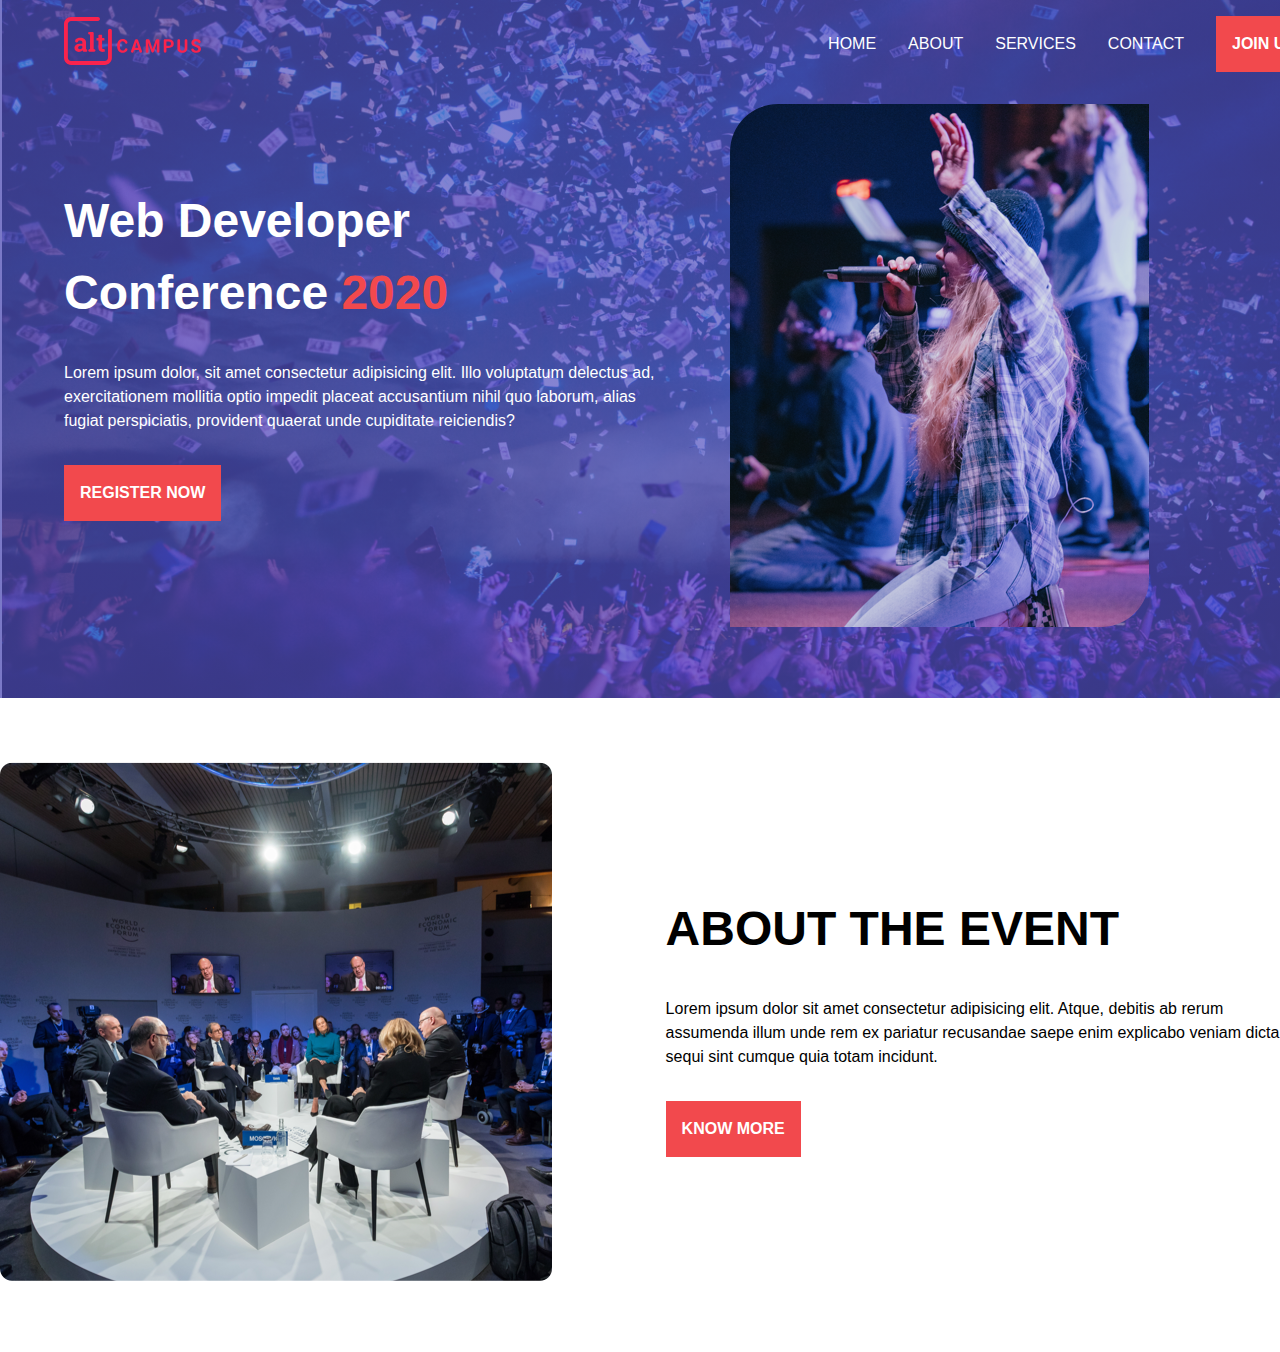
==== block-BHaacn/index.html @ 1834c00d "Auto merge by bot" ====
<!-- - Create a responsive layout according to the design shown below.

#### Large Screen view(Above 768px)

![Responsive Layout Assignment](https://raw.githubusercontent.com/suraj122/AC-STYLE-images/master/rwd/ex-2.png)

#### Small Screen view(Below 768px)

1. Figure what would be the best possible way to display the layout on small screens.

2. Create hmaburger icon to toggle menu on mobile view.

- Using CSS resets is necessary.
- Use semantic tags and keep the nesting and indentation proper.
- Pay attention to the codes, your code quality matters a lot.
- Try to implement the layout as exactly as it has been provided in the design.
- Pay attention to minor things like spacing, alignment, size, etc.
- Use "Nunito" font-family for the assignment.
- Figure out the best possible way to display the layout on small screens.
- Create hmaburger icon to toggle menu on small screen view.
- Once you are done with the assignment connect with the mentor and get the code reviewed. -->
<!DOCTYPE html>
<html lang="en">
<head>
    <meta charset="UTF-8">
    <meta http-equiv="X-UA-Compatible" content="IE=edge">
    <meta name="viewport" content="width=device-width, initial-scale=1.0">
    <title>responsive-assignment-2</title>
    <link rel="stylesheet" href="assets/stylesheet/style.css">
</head>
<body>
    <main>
        <section class="hero container padding">
            <header class="flex container nav-var">
                <div>
                    <img src="assets/media/logo.svg" alt="logo">
                </div>
                <nav>
                    <ul class="flex nav-item">
                        <li>
                            <a href="#">HOME</a>
                        </li>
                        <li>
                            <a href="#">ABOUT</a>
                        </li>
                        <li>
                            <a href="#">SERVICES</a>
                        </li>
                        <li>
                            <a href="#">CONTACT</a>
                        </li>
                        <li>
                            <a class="btn btn-primary" href="#">Join Us</a>
                        </li>
                    </ul>
                </nav>
                </header>
            <div class="flex">
                <div class="flex-48 hero-item">
                    <h1>
                        Web Developer <br>
                        Conference <strong>2020</strong>
                    </h1>
                    <p>
                        Lorem ipsum dolor, sit amet consectetur adipisicing elit.
                        Illo voluptatum delectus ad, exercitationem mollitia optio
                        impedit placeat accusantium nihil quo laborum, alias fugiat
                        perspiciatis, provident quaerat unde cupiditate reiciendis?
                    </p>
                    <a class="btn btn-primary" href="#">Register Now</a>
                </div>
                <div class="flex-48 hero-img">
                    <img src="assets/media/hero.png" alt="hero.png">
                </div>
            </div>
        </section>
        <section>
            <div class="container padding flex about">
                <div class="flex-48">
                    <img src="assets/media/about.png" alt="about.png">
                </div>
                <div class="flex-48">
                    <h2>
                        ABOUT THE EVENT
                    </h2>
                    <p>
                        Lorem ipsum dolor sit amet consectetur adipisicing elit.
                        Atque, debitis ab rerum assumenda illum unde rem ex pariatur
                        recusandae saepe enim explicabo veniam dicta sequi sint cumque 
                        quia totam incidunt.
                    </p>
                    <a class="btn btn-primary" href="#">Know More</a>
                </div>
            </div>
        </section>
    </main>
</body>
</html>
---- block-BHaacn/assets/stylesheet/style.css ----
/* http://meyerweb.com/eric/tools/css/reset/ 
   v2.0 | 20110126
   License: none (public domain)
*/

html, body, div, span, applet, object, iframe,
h1, h2, h3, h4, h5, h6, p, blockquote, pre,
a, abbr, acronym, address, big, cite, code,
del, dfn, em, img, ins, kbd, q, s, samp,
small, strike, strong, sub, sup, tt, var,
b, u, i, center,
dl, dt, dd, ol, ul, li,
fieldset, form, label, legend,
table, caption, tbody, tfoot, thead, tr, th, td,
article, aside, canvas, details, embed, 
figure, figcaption, footer, header, hgroup, 
menu, nav, output, ruby, section, summary,
time, mark, audio, video {
	margin: 0;
	padding: 0;
	border: 0;
	font-size: 100%;
	font: inherit;
	vertical-align: baseline;
}
/* HTML5 display-role reset for older browsers */
article, aside, details, figcaption, figure, 
footer, header, hgroup, menu, nav, section {
	display: block;
}
body {
	line-height: 1;
}
ol, ul {
	list-style: none;
}
blockquote, q {
	quotes: none;
}
blockquote:before, blockquote:after,
q:before, q:after {
	content: '';
	content: none;
}
table {
	border-collapse: collapse;
	border-spacing: 0;
}
/* ROOT */
:root {
    --primary: rgba(242,73,77);
    --secondary:rgb(198,105,149);
    --textDark:rgb(33,37,41);
    --textLight:rgb(105,108,108);
}
/* PAGE STYLE */
*
*::before,
*::after {
    box-sizing:border-box;
}
a {
    text-decoration: none;
}
body {
	font-family:"open sans", sans-serif;
    line-height: 1.5;
    font-size: 16px;
}
.container {
    max-width: 1380px;
    margin: 0 auto;
    width: 100%;
}
.flex {
    display: flex;
    justify-content: space-between;
    align-items: center;
}
.flex-20 {
    flex: 0 1 20%
}
.flex-30 {
    flex: 0 1 30%;
}
.flex-48 {
    flex: 0 1 48%;
}
.flex-50 {
    flex: 0 1 50%;
}
.grow {
    flex: 1 1 auto;
}
.column {
    flex-direction: column;
}
.padding {
    padding: 1rem 4rem;
}
.btn {
    display: inline-block;
    padding: 16px;
    text-transform: uppercase;
    font-weight: 600;
    letter-spacing: 0.8;
}
.btn-primary {
    background-color: var(--primary);
    color: #fff;
}
.btn-secondry {
    background-color: #fff;
    color: var(--primary);
}
.btn:hover {
    box-shadow: 0 4px 8px rgba(0,0,0,0.4);
}
.center {
   display: flex;
   justify-content: center;
   align-items: center; 
}
.justify-start {
    justify-content: flex-start;
}
.justify-end {
    justify-content:flex-end;
}
.align-start {
    align-items: flex-start;
}
.margin-top {
    margin-top: 48px;
}
.text-center {
    text-align: center;
}
.font-0 {
    font-size: 0;
}
.item-stretch {
    align-items: stretch;
}
.width-full {
    width: 100%;
}
.nav-var {
    position: relative;
}
.nav-item a{
    margin-right: 2rem;
    color: #fff;
}
.hero {
    background: linear-gradient(rgba(82,80,192,0.7),rgba(82,80,192,0.7)),
    url(../media/banner.png)no-repeat;
    height: 74vh;
    background-size: cover;
}
.hero-img {
    width: 100%;
    padding-top: 2rem ;
}
.hero-item h1 {
    font-size: 3rem;
    font-weight: 700;
    color: #fff;
}
.hero-item p {
    color: #fff;
    padding: 2rem 0;

}
.hero strong {
    color: var(--primary);
}
.about {
    padding: 4rem 0;
}
.about h2 {
    font-size: 3rem;
    font-weight: 700;
}
.about p{
    padding: 2rem 0;
}
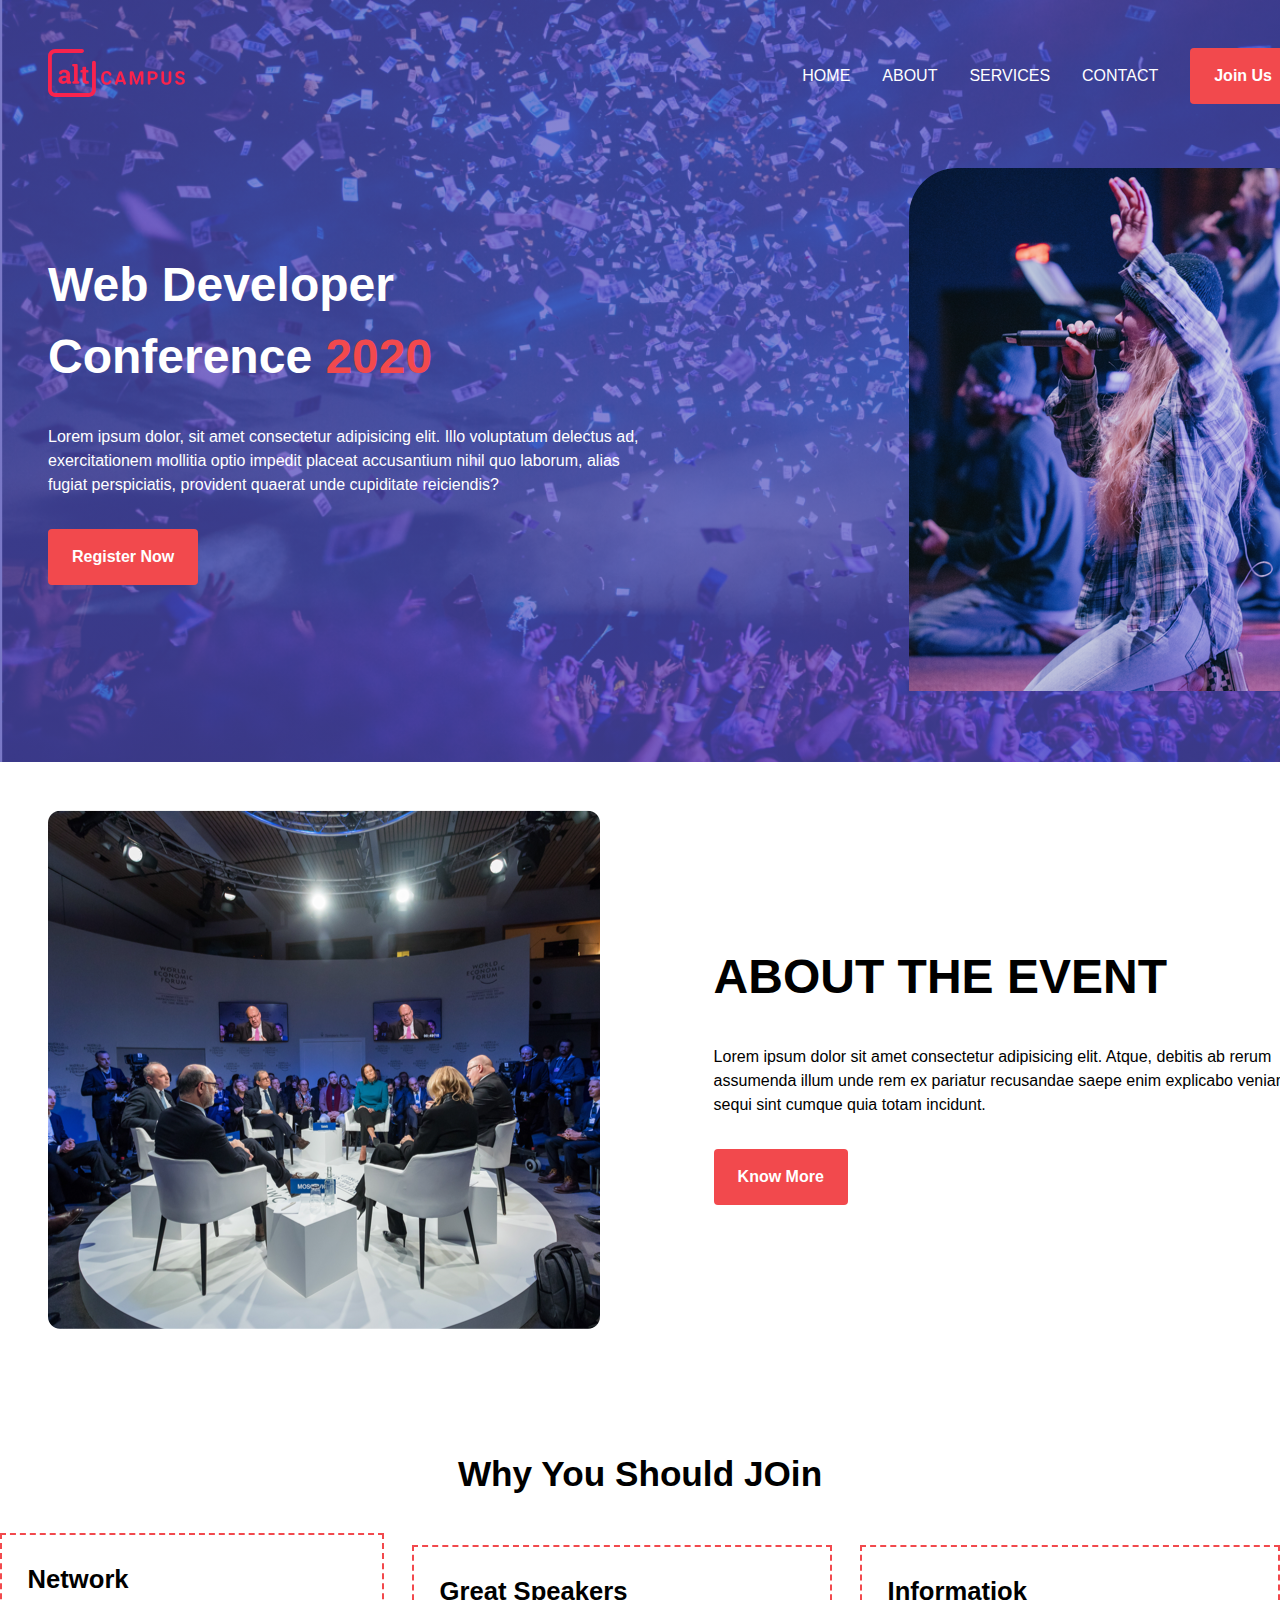
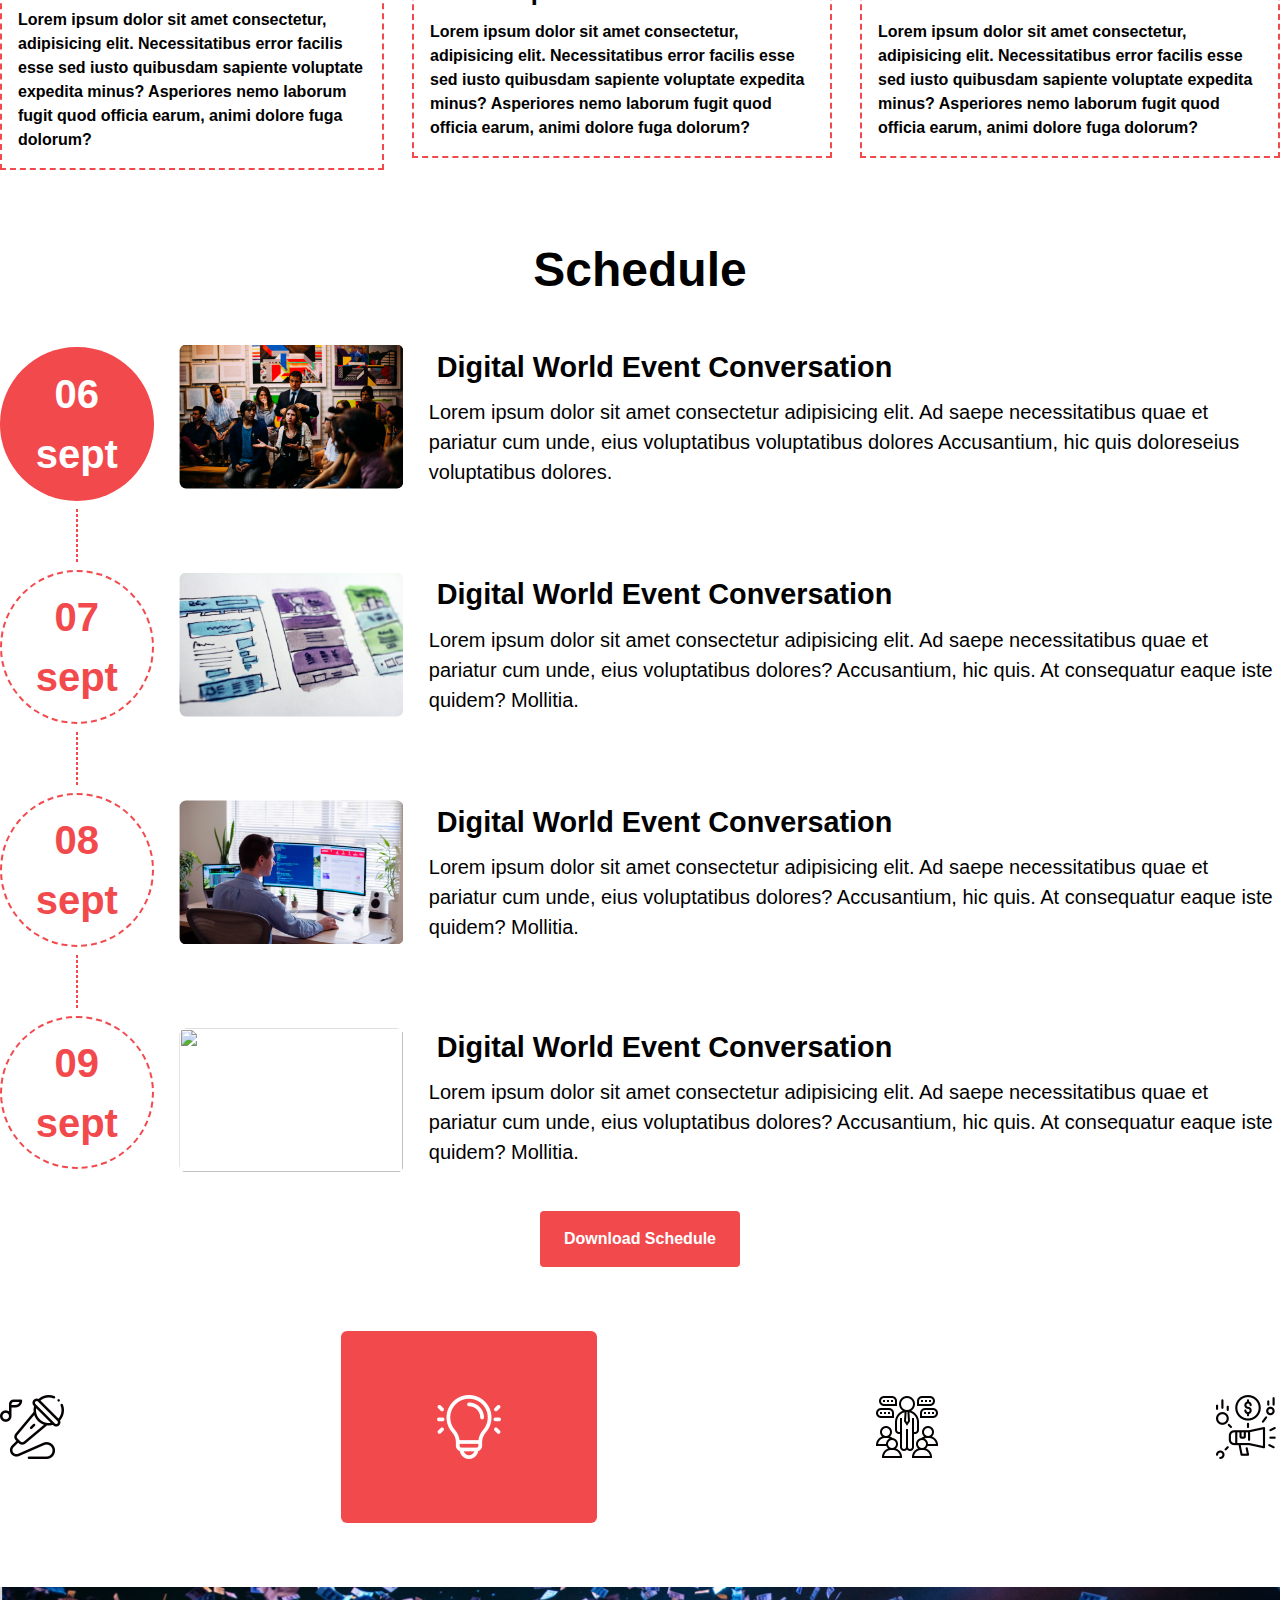
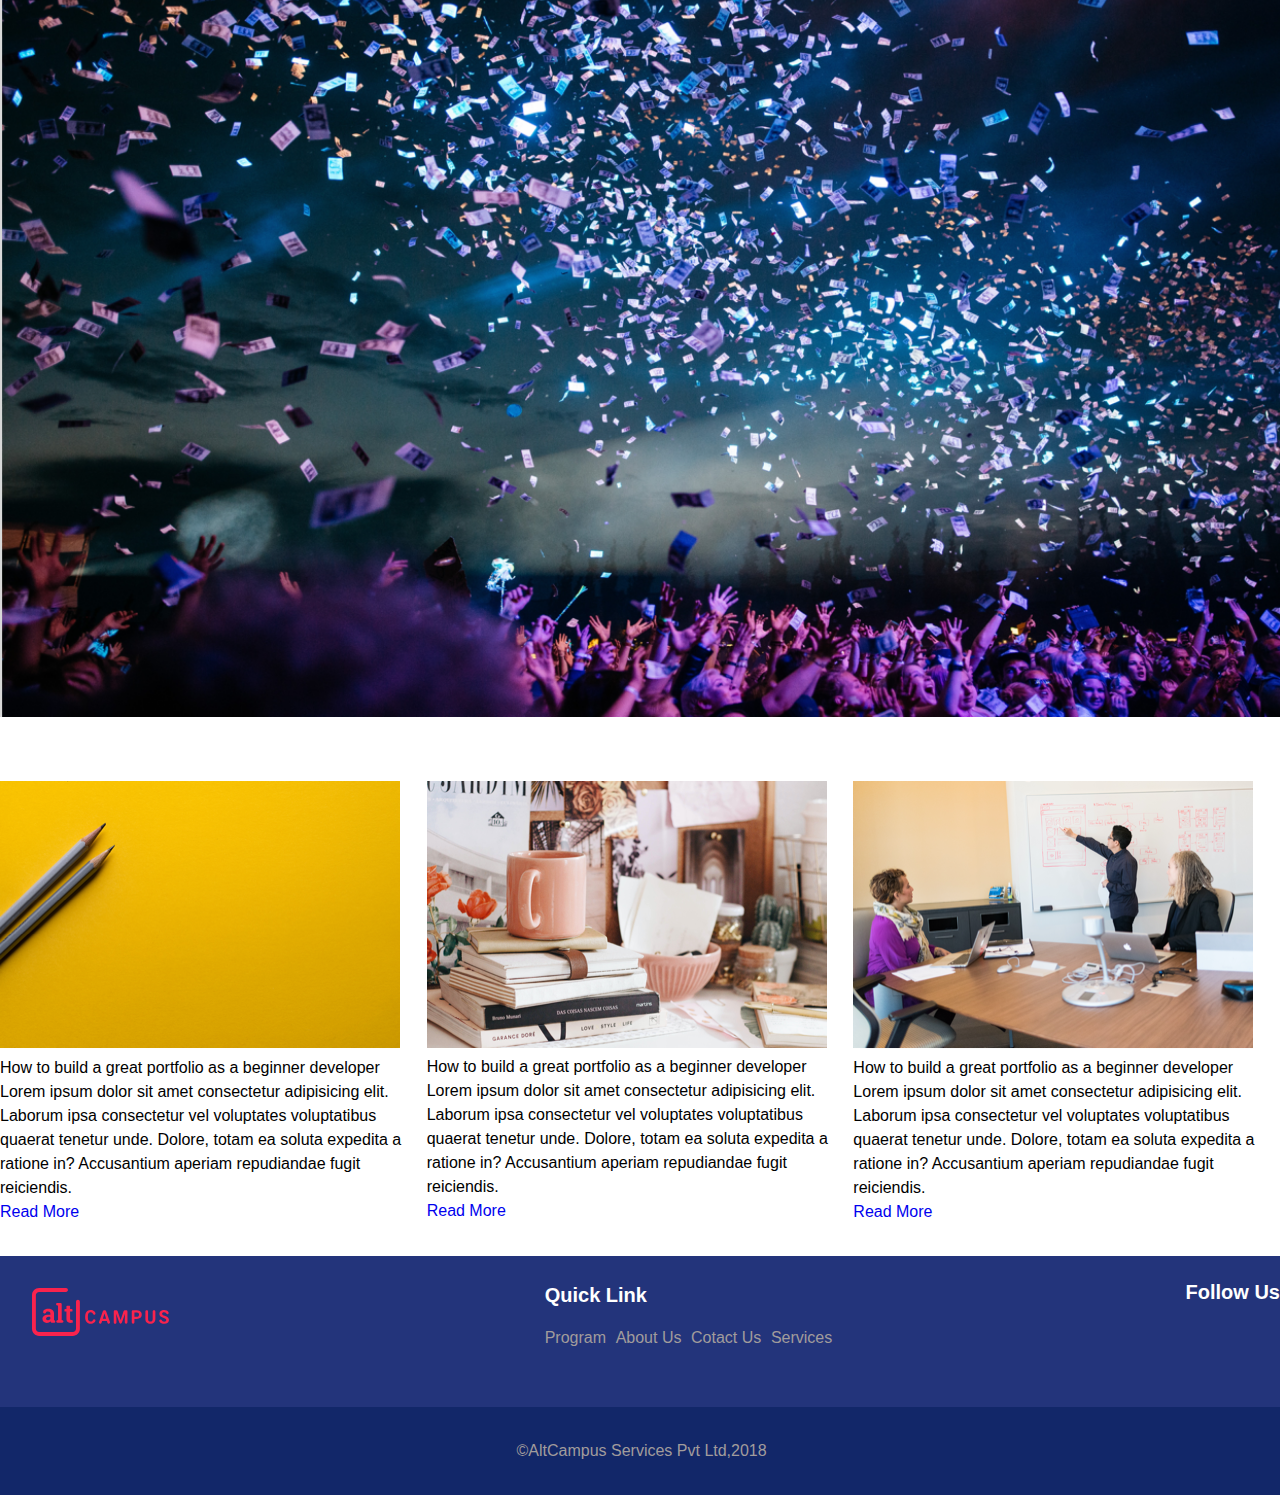
==== commit a121e7ab: "Auto merge by bot" ====
--- a/block-BHaacn/index.html
+++ b/block-BHaacn/index.html
@@ -26,6 +26,7 @@
     <meta http-equiv="X-UA-Compatible" content="IE=edge">
     <meta name="viewport" content="width=device-width, initial-scale=1.0">
     <title>responsive-assignment-2</title>
+    <script src="https://kit.fontawesome.com/1ccbc6b453.js" crossorigin="anonymous"></script>
     <link rel="stylesheet" href="assets/stylesheet/style.css">
 </head>
 <body>
@@ -33,7 +34,7 @@
         <section class="hero container padding">
             <header class="flex container nav-var">
                 <div>
-                    <img src="assets/media/logo.svg" alt="logo">
+                    <a href="#"><img src="assets/media/logo.svg" alt="logo"></a>
                 </div>
                 <nav>
                     <ul class="flex nav-item">
@@ -55,7 +56,7 @@
                     </ul>
                 </nav>
                 </header>
-            <div class="flex">
+            <article class="flex padding">
                 <div class="flex-48 hero-item">
                     <h1>
                         Web Developer <br>
@@ -69,30 +70,251 @@
                     </p>
                     <a class="btn btn-primary" href="#">Register Now</a>
                 </div>
-                <div class="flex-48 hero-img">
-                    <img src="assets/media/hero.png" alt="hero.png">
-                </div>
-            </div>
+                <div class="flex-48">
+                    <img class="hero-img" src="assets/media/hero.png" alt="hero.png">
+                </div>
+            </article>
         </section>
         <section>
-            <div class="container padding flex about">
-                <div class="flex-48">
-                    <img src="assets/media/about.png" alt="about.png">
-                </div>
-                <div class="flex-48">
-                    <h2>
-                        ABOUT THE EVENT
-                    </h2>
-                    <p>
-                        Lorem ipsum dolor sit amet consectetur adipisicing elit.
-                        Atque, debitis ab rerum assumenda illum unde rem ex pariatur
-                        recusandae saepe enim explicabo veniam dicta sequi sint cumque 
-                        quia totam incidunt.
-                    </p>
-                    <a class="btn btn-primary" href="#">Know More</a>
+            <article>
+                <div class="container padding flex about">
+                    <div class="flex-48">
+                        <img src="assets/media/about.png" alt="about.png">
+                    </div>
+                    <div class="flex-48">
+                        <h2>
+                            ABOUT THE EVENT
+                        </h2>
+                        <p>
+                            Lorem ipsum dolor sit amet consectetur adipisicing elit.
+                            Atque, debitis ab rerum assumenda illum unde rem ex pariatur
+                            recusandae saepe enim explicabo veniam dicta sequi sint cumque 
+                            quia totam incidunt.
+                        </p>
+                        <a class="btn btn-primary" href="#">Know More</a>
+                    </div>
+                </div>
+            </article>
+        </section>
+        <section>
+            <article class="info-container padding">
+                <div class="text-center">
+                    <h2>Why You Should JOin</h2>
+                </div>
+                <div class="container flex">
+                    <div class="flex-30">
+                        <div class="info-content">
+                            <h3>Network</h3>
+                            <p>
+                                Lorem ipsum dolor sit amet consectetur, adipisicing elit. Necessitatibus error 
+                                facilis esse sed iusto quibusdam sapiente voluptate expedita minus? 
+                                Asperiores nemo laborum fugit quod officia earum, animi dolore fuga dolorum?
+                            </p>
+                        </div>
+                    </div>
+                        <div class="flex-30 info-content">
+                            <h3>Great Speakers</h3>
+                            <p>
+                                Lorem ipsum dolor sit amet consectetur, adipisicing elit. Necessitatibus error 
+                                facilis esse sed iusto quibusdam sapiente voluptate expedita minus? 
+                                Asperiores nemo laborum fugit quod officia earum, animi dolore fuga dolorum?
+                            </p>
+                        </div>
+                        <div class="flex-30 info-content">
+                            <h3>Informatiok</h3>
+                            <p>
+                                Lorem ipsum dolor sit amet consectetur, adipisicing elit. Necessitatibus error 
+                                facilis esse sed iusto quibusdam sapiente voluptate expedita minus? 
+                                Asperiores nemo laborum fugit quod officia earum, animi dolore fuga dolorum?
+                            </p>
+                        </div>
+                </div>
+            </article>
+        </section>
+        <section>
+            <article class="schedule-container padding">
+                <div class="text-center">
+                    <h2>Schedule</h2>
+                </div>
+                <div class="container">  
+                    <div class="flex">
+                        <div class="circle-item">
+                            <div class="circle center active">06 sept</div>
+                            <div><hr></div>
+                            <div class="circle center">07 sept</div>
+                            <hr>
+                            <div class="circle center">08 sept</div>
+                            <hr>
+                            <div class="circle center">09 sept</div>
+                        </div>
+                        <div>
+                            <div class="flex schedule-item">
+                                <div>
+                                    <img class="schedule-img" src="assets/media/schedule-01.jpg" alt="">
+                                </div>
+                                <div>
+                                    <h3>Digital World Event Conversation</h3>
+                                    <p>
+                                        Lorem ipsum dolor sit amet consectetur adipisicing elit. Ad saepe 
+                                        necessitatibus quae et pariatur cum unde, eius voluptatibus voluptatibus dolores Accusantium, hic quis
+                                        doloreseius voluptatibus dolores.
+                                    
+                                    </p>
+                                </div>
+                            </div>
+                            <div class="flex schedule-item">
+                                <div>
+                                    <img class="schedule-img" src="assets/media/schedule-02.jpg" alt="">
+                                </div>
+                                <div>
+                                    <h3>Digital World Event Conversation</h3>
+                                    <p>
+                                        Lorem ipsum dolor sit amet consectetur adipisicing elit. Ad saepe 
+                                        necessitatibus quae et pariatur cum unde, eius voluptatibus dolores? Accusantium, hic quis.
+                                        At consequatur eaque iste quidem? Mollitia.
+                                    
+                                    </p>
+                                </div>
+                            </div>
+                            <div class="flex schedule-item">
+                                <div>
+                                    <img class="schedule-img" src="assets/media/schedule-03.jpg" alt="">
+                                </div>
+                                <div>
+                                    <h3>Digital World Event Conversation</h3>
+                                    <p>
+                                        Lorem ipsum dolor sit amet consectetur adipisicing elit. Ad saepe 
+                                        necessitatibus quae et pariatur cum unde, eius voluptatibus dolores? Accusantium, hic quis.
+                                        At consequatur eaque iste quidem? Mollitia.
+                                        
+                                    </p>
+                                </div>
+                            </div>
+                            <div class="flex schedule-item">
+                                <div>
+                                    <img class="schedule-img" src="assets/media/schedule-04.jpg" alt="">
+                                </div>
+                                <div>
+                                    <h3>Digital World Event Conversation</h3>
+                                    <p>
+                                        Lorem ipsum dolor sit amet consectetur adipisicing elit. Ad saepe 
+                                        necessitatibus quae et pariatur cum unde, eius voluptatibus dolores? Accusantium, hic quis.
+                                        At consequatur eaque iste quidem? Mollitia.
+                                    </p>
+                                </div>
+                            </div>
+                        </div>
+                    </div>
+                </div>
+                <div class="center">
+                    <a class="btn btn-primary" href="#">Download Schedule</a>
+                </div>
+            </article>
+        </section>
+        <section class="padding">
+            <div class="container service flex">
+                <img src="assets/media/speaker.png" alt="">
+                <img class="active" src="assets/media/idea.png" alt="">
+                <img src="assets/media/participants.png" alt="">
+                <img src="assets/media/sponsor.png" alt="">
+            </div>
+        </section>
+        <section class="padding">
+            <div class="container center portfolio">
+                <a class="detail-icon" href="#"><i class="fas fa-play-circle"></i></a>
+            </div>
+        </section>
+        <section class="padding">
+            <div class="container flex">
+                <div>
+                    <div>
+                        <img src="assets/media/news-01.png" alt="">
+                        <h3>
+                            How to build a great portfolio as a beginner developer
+                        </h3>
+                        <p>
+                            Lorem ipsum dolor sit amet consectetur adipisicing elit.
+                            Laborum ipsa consectetur vel voluptates voluptatibus quaerat
+                            tenetur unde. Dolore, totam ea soluta expedita a ratione in? 
+                            Accusantium aperiam repudiandae fugit reiciendis.
+                        </p>
+                    </div>
+                    <a href="#">Read More</a>
+                </div>
+                <div>
+                    <div>
+                        <img src="assets/media/news-02.png" alt="">
+                        <h3>
+                            How to build a great portfolio as a beginner developer
+                        </h3>
+                        <p>
+                            Lorem ipsum dolor sit amet consectetur adipisicing elit.
+                            Laborum ipsa consectetur vel voluptates voluptatibus quaerat
+                            tenetur unde. Dolore, totam ea soluta expedita a ratione in? 
+                            Accusantium aperiam repudiandae fugit reiciendis.
+                        </p>
+                    </div>
+                    <a href="#">Read More</a>
+                </div>
+                <div>
+                    <div>
+                        <img src="assets/media/news-03.png" alt="">
+                        <h3>
+                            How to build a great portfolio as a beginner developer
+                        </h3>
+                        <p>
+                            Lorem ipsum dolor sit amet consectetur adipisicing elit.
+                            Laborum ipsa consectetur vel voluptates voluptatibus quaerat
+                            tenetur unde. Dolore, totam ea soluta expedita a ratione in? 
+                            Accusantium aperiam repudiandae fugit reiciendis.
+                        </p>
+                    </div>
+                    <a href="#">Read More</a>
                 </div>
             </div>
         </section>
     </main>
+    <footer class=" container footer">
+        <div class="flex">
+            <div class="logo">
+                <a href="#"><img src="assets/media/logo.svg" alt=""></a>
+            </div>
+            <div>
+                <h4>Quick Link</h4>
+                <nav>
+                    <ul class="flex quick-link">
+                        <li>
+                            <a href="#">Program</a>
+                        </li>
+                        <li>
+                            <a href="#">About Us</a>
+                        </li>
+                        <li>
+                            <a href="#">Cotact Us</a>
+                        </li>
+                        <li>
+                            <a href="#">Services</a>
+                        </li>
+                    </ul>
+                </nav>
+            </div>
+            <div>
+                <h4>Follow Us</h4>
+                <nav>
+                    <ul class="flex follow">
+                        <li>
+                            <a href="#"><i class="fab fa-facebook-square"></i></a>
+                        </li>
+                        <li>
+                            <a href="#"><i class="fab fa-twitter-square"></i></a>
+                        </li>
+                    </ul>
+                </nav>
+            </div>
+        </div>
+        <small class="center container small">
+            &copy;AltCampus Services Pvt Ltd,2018
+        </small>
+    </footer>
 </body>
 </html>--- a/block-BHaacn/assets/stylesheet/style.css
+++ b/block-BHaacn/assets/stylesheet/style.css
@@ -96,14 +96,14 @@
     flex-direction: column;
 }
 .padding {
-    padding: 1rem 4rem;
+    padding: 2rem 0;
 }
 .btn {
     display: inline-block;
-    padding: 16px;
-    text-transform: uppercase;
+    padding: 16px 24px;
     font-weight: 600;
     letter-spacing: 0.8;
+    border-radius: 4px;
 }
 .btn-primary {
     background-color: var(--primary);
@@ -157,10 +157,12 @@
     url(../media/banner.png)no-repeat;
     height: 74vh;
     background-size: cover;
+    padding: 3rem;
 }
 .hero-img {
-    width: 100%;
-    padding-top: 2rem ;
+    /* width: 100%; */
+    padding-top: 2rem;
+    padding-left: 13rem;
 }
 .hero-item h1 {
     font-size: 3rem;
@@ -176,12 +178,164 @@
     color: var(--primary);
 }
 .about {
-    padding: 4rem 0;
+    padding: 3rem;
 }
 .about h2 {
     font-size: 3rem;
     font-weight: 700;
 }
 .about p{
+    padding: 2rem 0;                                                                                    
+}
+.info-content {
+    border: 2px dashed var(--primary);
+    padding: 1rem;
+    font-weight: 900;
+}
+.info-container h2 {
+    font-size: 2.2rem;
+    font-weight: 700;
     padding: 2rem 0;
+}
+.info-container h3 {
+font-size: 1.6rem;
+font-weight: 600;
+padding: .6rem;
+}
+.schedule-container h2 {
+    font-size: 3rem;
+    font-weight: 700;
+}
+.schedule-img {
+    width: 14rem;
+    height: 9rem;
+    border-radius: 2rem;
+    padding: 1.6rem;
+}
+.circle-item .active {
+    background-color: var(--primary);
+    color: #fff;
+}
+.schedule-item {
+    padding: .8rem 0;
+}
+.schedule-item h3 {
+    font-size: 1.8rem;
+    font-weight: 700;
+    padding: .5rem;
+}
+.schedule-item p {
+    font-size: 20px;
+    margin-bottom: 16px;
+}
+.circle {
+    width: 124px;
+    height: 124px;
+    border-radius: 50%;
+    padding: .8rem;
+    border: 2px dashed var(--primary); 
+    font-size: 40px;
+    font-weight: 900; 
+    text-align: center;
+    color: var(--primary);
+}
+hr {
+    width: 0px;
+    height: 3.2rem;
+    border: 1px dashed var(--primary);
+}
+.service {
+    font-size: 16rem;
+}
+.service .active {
+    background-color: var(--primary);
+    padding: 4rem 6rem;
+    border-radius: 6px;
+}
+.portfolio {
+    background: url(../media/banner.png)no-repeat;
+    background-size: cover;
+    height: 74vh;
+    padding: 2rem;
+}
+.portfolio-icon {
+background-color: var(--primary);
+color: #fff;
+font-size: 140px;
+}
+footer {
+    background-color: rgb(35,52,123);
+    padding: 1rem 0.4;
+}
+footer .logo {
+    padding:2rem 2rem;
+}
+footer .quick-link a {
+    color: rgb(161, 156, 156);
+    margin-right: .6rem;
+}
+footer h4 {
+    font-size: 20px;
+    font-weight: 800;
+    color: #fff;
+    margin-bottom: 1rem;
+}
+.follow a {
+    color: rgb(180, 175, 175);
+    font-size: 20px;
+    font-weight: 800;
+    margin: 0 1rem;
+    padding: 1rem 0rem;
+}
+footer .small {
+    background-color: rgb(18,39,105);
+    padding: 2rem .1rem;
+    margin-top: 2rem;
+    color: rgb(161, 156, 156);
+}
+@media screen and (max-width:1200px){
+    .container {
+        max-width: 1140px;
+}
+@media screen and (max-width:992px){
+.container {
+    max-width: 960px;
+}
+} 
+@media screen and (max-width:576px){
+    .container {
+        max-width: 540px;
+    }
+}
+@media screen and (max-width:768px) {
+    .container {
+        max-width: 720px;
+    }
+    html {
+        font-size: 10px;
+    }
+    .flex-100{
+        flex: 1 0 100%;
+        margin: 2rem 0;
+    }
+    .wrap {
+        flex-wrap: wrap;
+    }
+    .column {
+        flex-direction: column;
+   }
+    .order-1 {
+        order: 1;
+    }
+    .brand {
+        margin-bottom: 2rem;
+    }
+    .header li a {
+        margin: 0 1.5rem;
+    }
+    .footer-nav a {
+      margin: 2rem 1.5rem 0 1.5rem;
+      display: inline-block;
+    }
+}
 }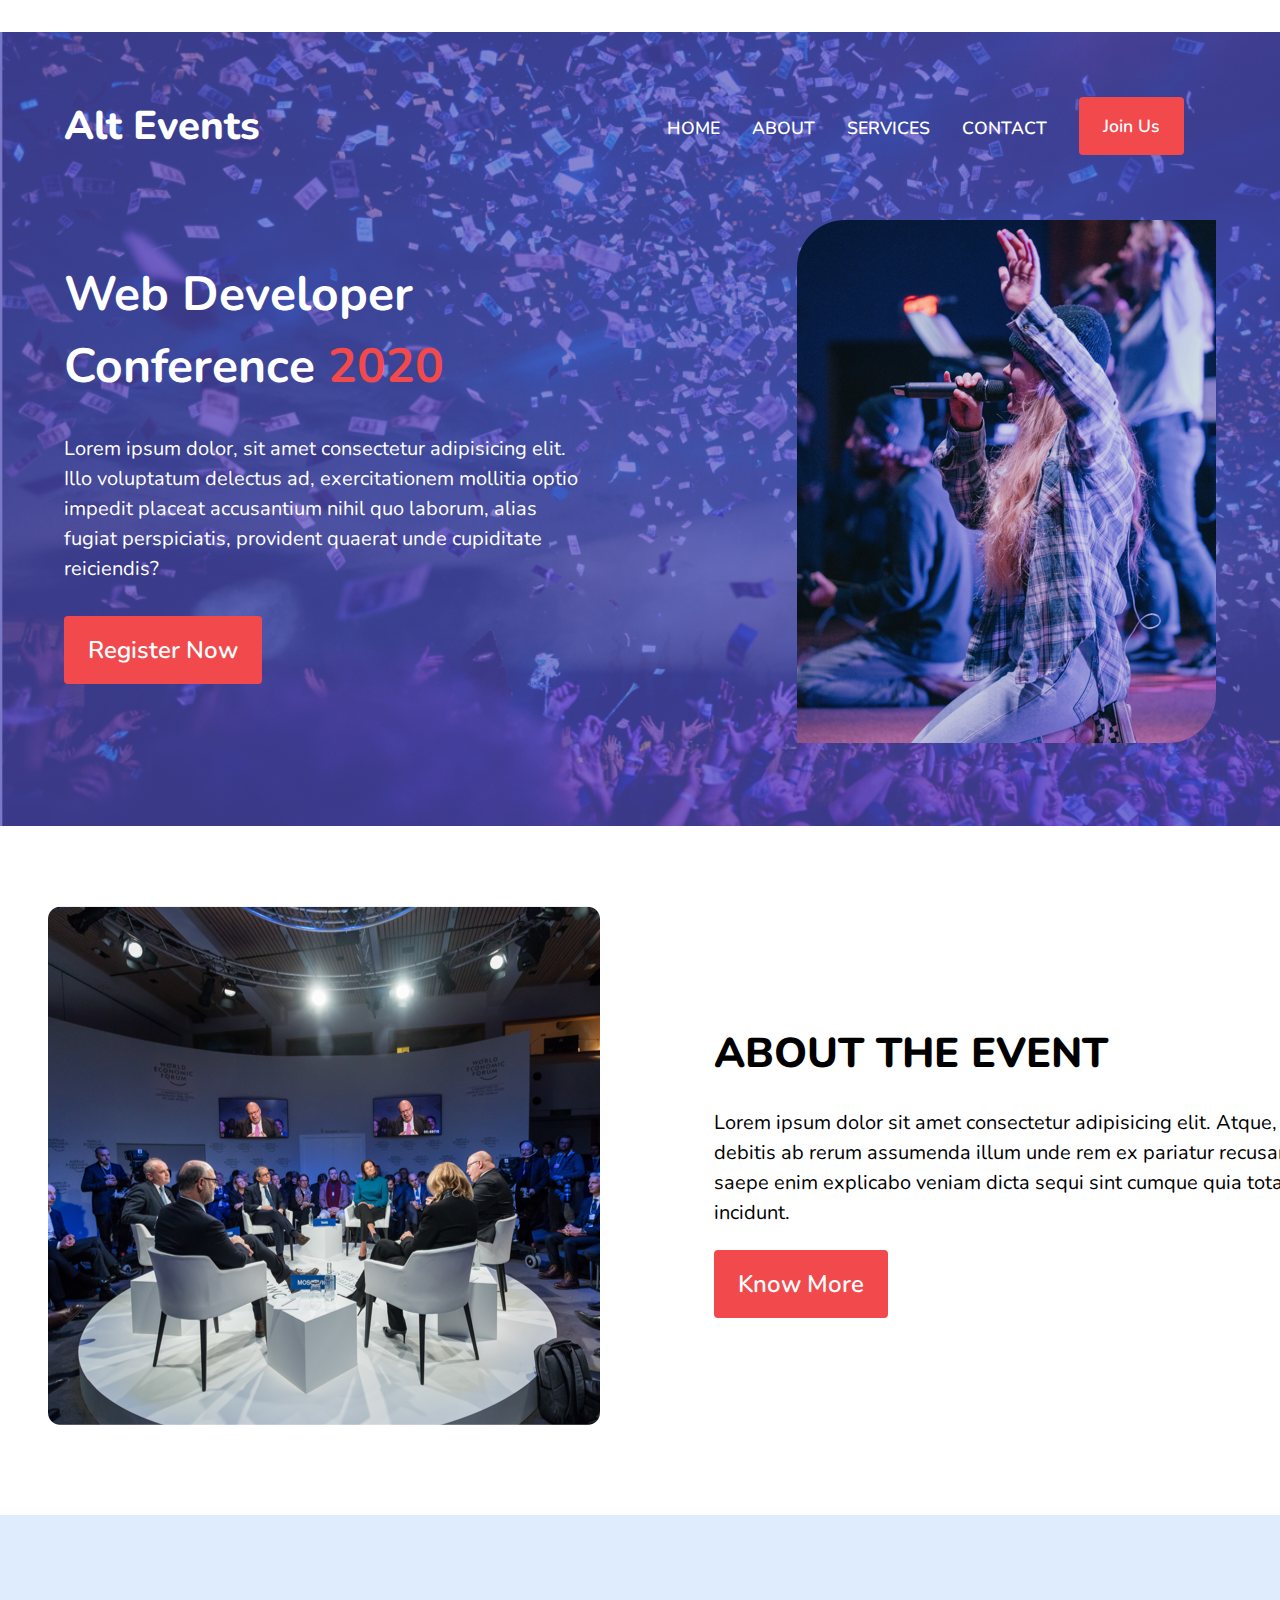
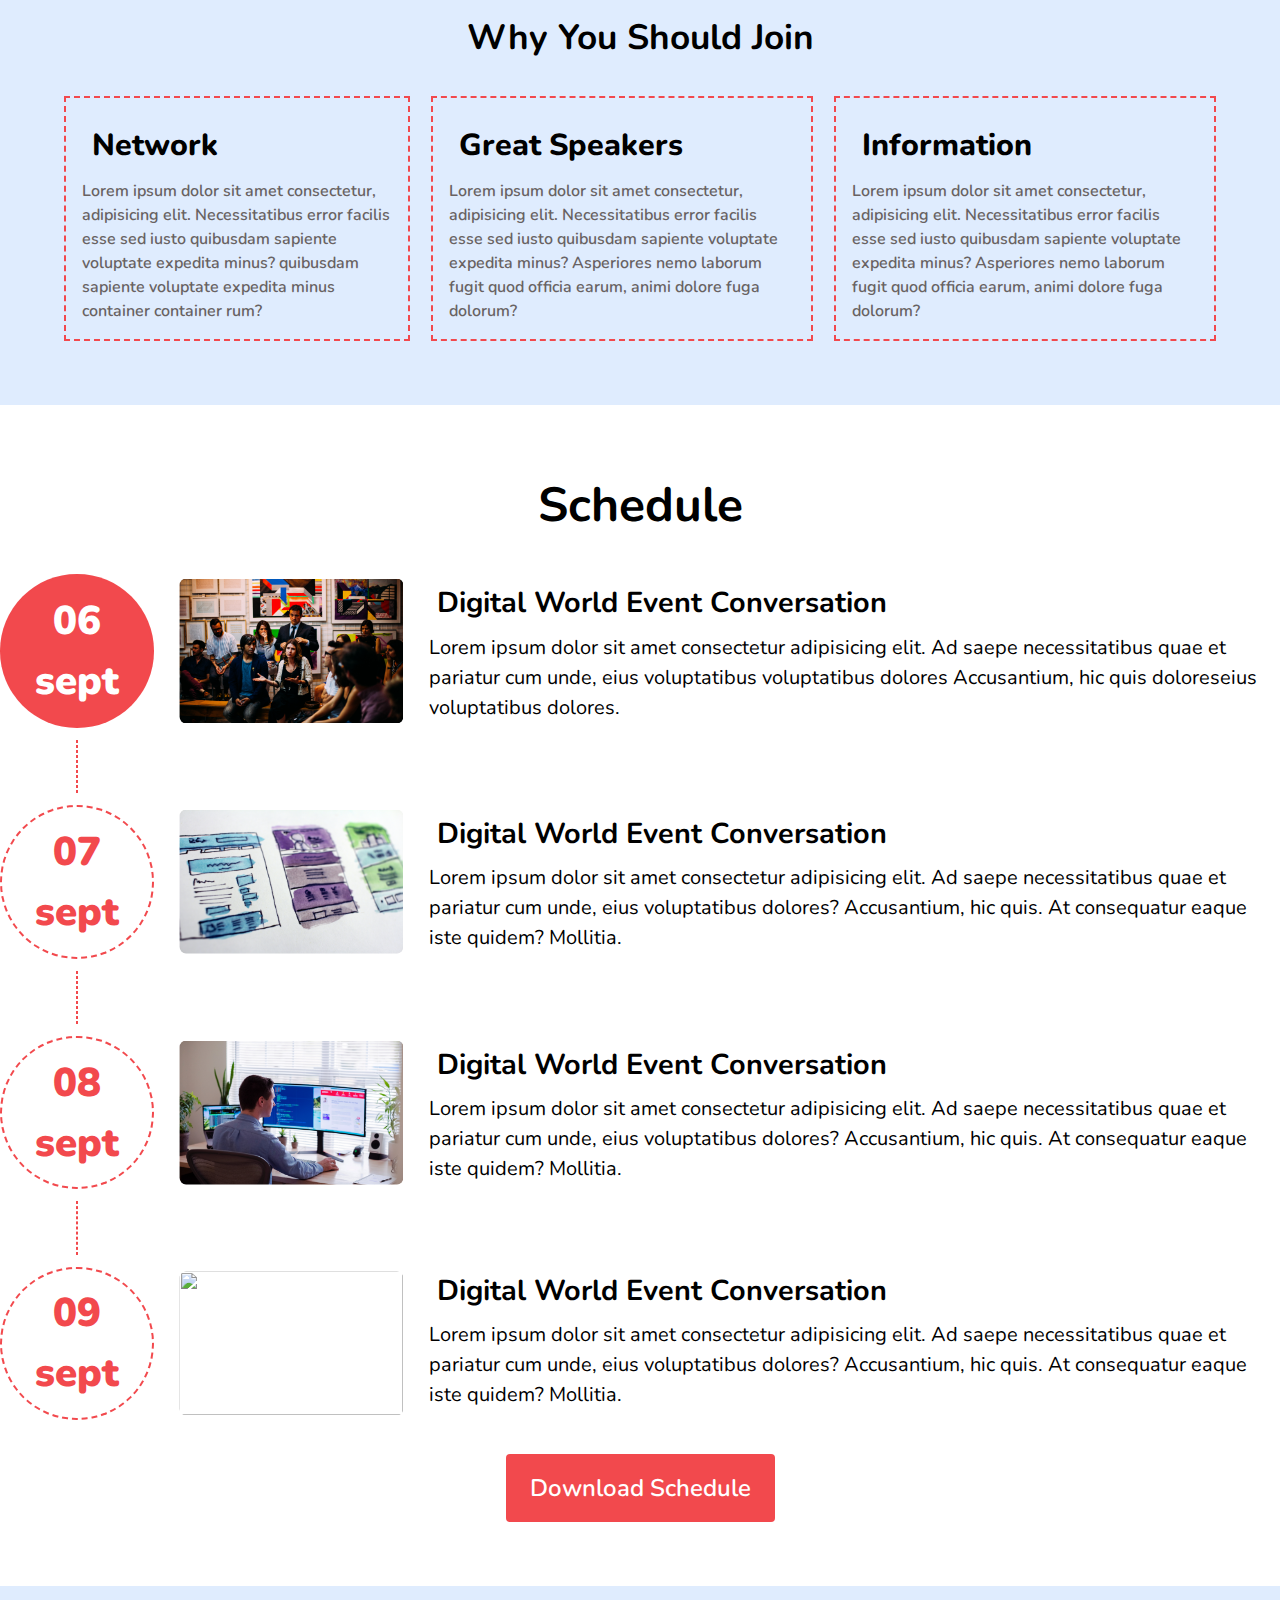
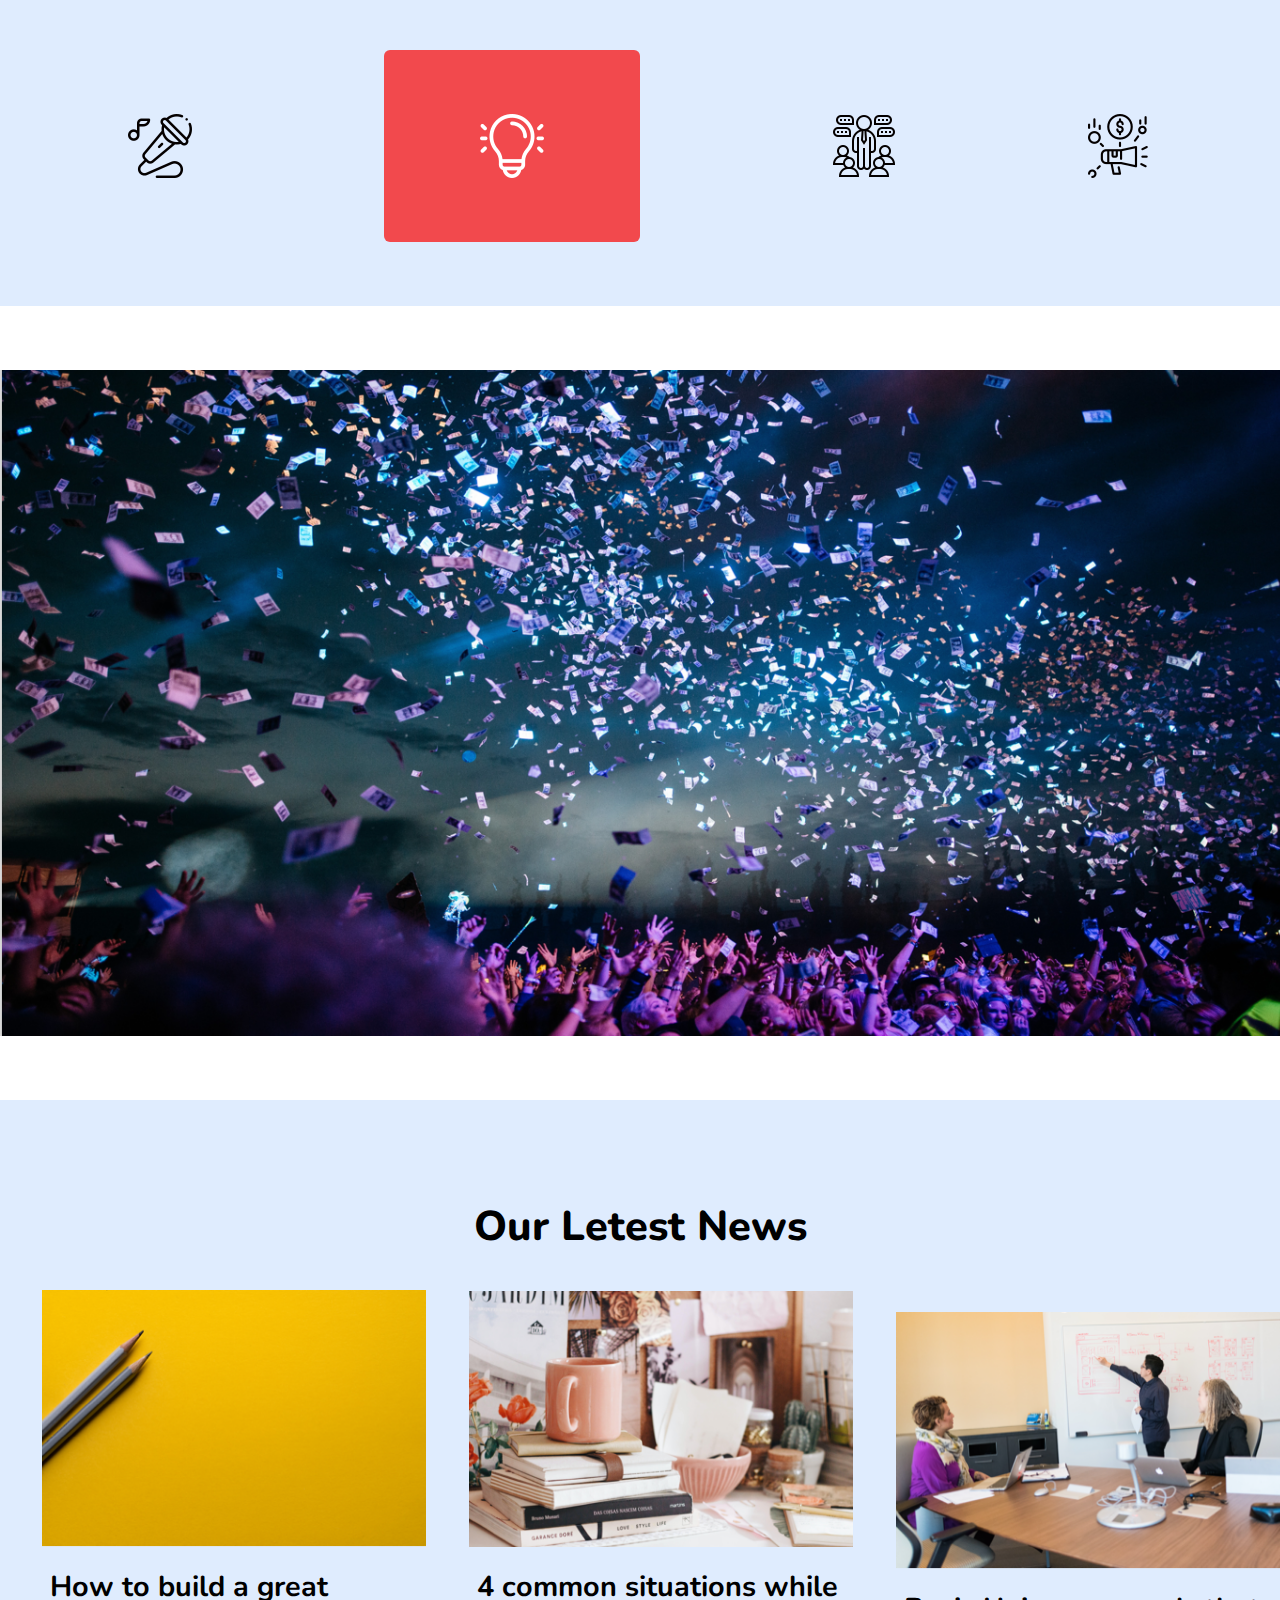
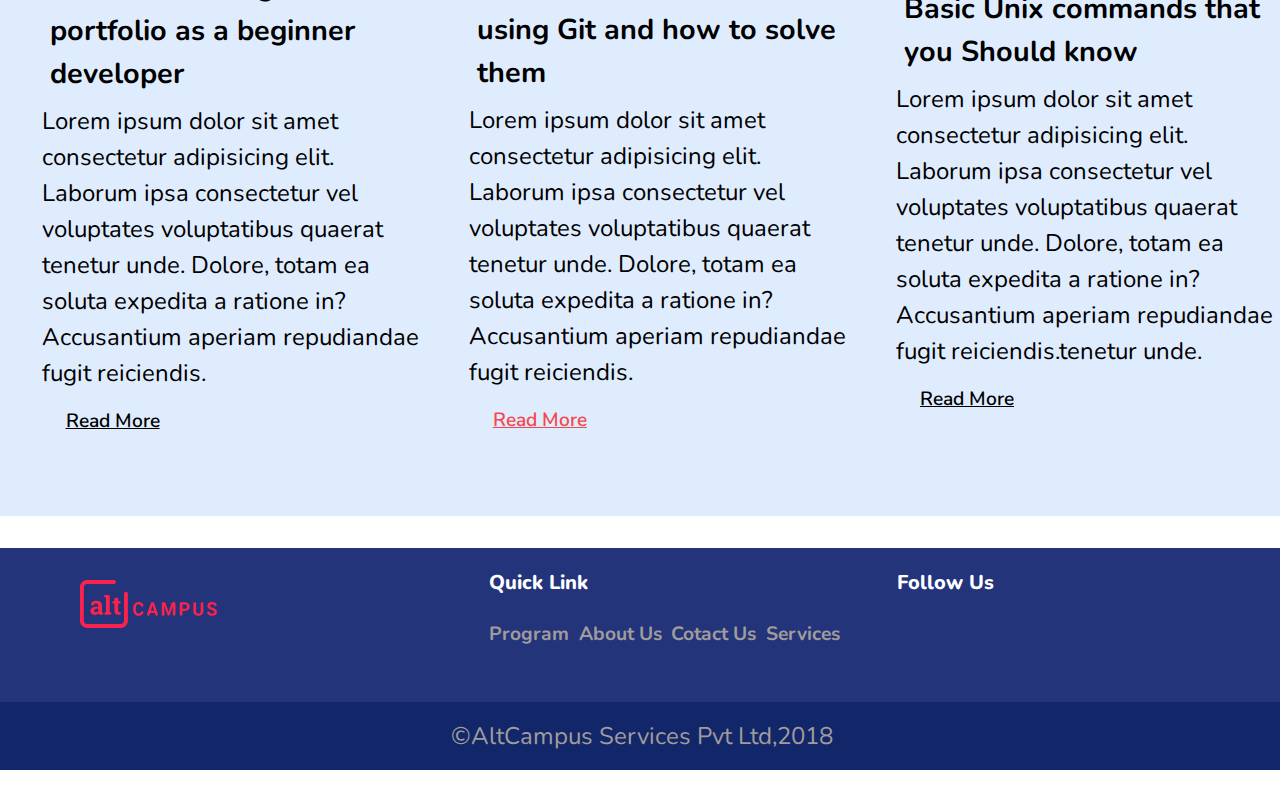
==== commit f7e54fbb: "add Responsive-assignment-2" ====
--- a/block-BHaacn/index.html
+++ b/block-BHaacn/index.html
@@ -27,53 +27,57 @@
     <meta name="viewport" content="width=device-width, initial-scale=1.0">
     <title>responsive-assignment-2</title>
     <script src="https://kit.fontawesome.com/1ccbc6b453.js" crossorigin="anonymous"></script>
+    <link rel="preconnect" href="https://fonts.gstatic.com">
+<link href="https://fonts.googleapis.com/css2?family=Nunito:wght@300;400;600;700;800;900&display=swap" rel="stylesheet">
     <link rel="stylesheet" href="assets/stylesheet/style.css">
 </head>
 <body>
     <main>
-        <section class="hero container padding">
-            <header class="flex container nav-var">
-                <div>
-                    <a href="#"><img src="assets/media/logo.svg" alt="logo"></a>
-                </div>
-                <nav>
-                    <ul class="flex nav-item">
-                        <li>
-                            <a href="#">HOME</a>
-                        </li>
-                        <li>
-                            <a href="#">ABOUT</a>
-                        </li>
-                        <li>
-                            <a href="#">SERVICES</a>
-                        </li>
-                        <li>
-                            <a href="#">CONTACT</a>
-                        </li>
-                        <li>
-                            <a class="btn btn-primary" href="#">Join Us</a>
-                        </li>
-                    </ul>
-                </nav>
+        <section class="container padding">
+            <div class="hero">
+                <header class="flex nav-var">
+                    <div class="nav-item-right">
+                        <a href="#">Alt Events</a>
+                    </div>
+                    <nav>
+                        <ul class="flex nav-item">
+                            <li>
+                                <a href="#">HOME</a>
+                            </li>
+                            <li>
+                                <a href="#">ABOUT</a>
+                            </li>
+                            <li>
+                                <a href="#">SERVICES</a>
+                            </li>
+                            <li>
+                                <a href="#">CONTACT</a>
+                            </li>
+                            <li>
+                                <a class="btn btn-primary" href="#">Join Us</a>
+                            </li>
+                        </ul>
+                    </nav>
                 </header>
-            <article class="flex padding">
-                <div class="flex-48 hero-item">
-                    <h1>
-                        Web Developer <br>
-                        Conference <strong>2020</strong>
-                    </h1>
-                    <p>
-                        Lorem ipsum dolor, sit amet consectetur adipisicing elit.
-                        Illo voluptatum delectus ad, exercitationem mollitia optio
-                        impedit placeat accusantium nihil quo laborum, alias fugiat
-                        perspiciatis, provident quaerat unde cupiditate reiciendis?
-                    </p>
-                    <a class="btn btn-primary" href="#">Register Now</a>
-                </div>
-                <div class="flex-48">
-                    <img class="hero-img" src="assets/media/hero.png" alt="hero.png">
-                </div>
-            </article>
+                <article class="flex padding">
+                    <div class="flex-48 hero-item">
+                        <h1>
+                            Web Developer <br>
+                            Conference <strong>2020</strong>
+                        </h1>
+                        <p>
+                            Lorem ipsum dolor, sit amet consectetur adipisicing elit.
+                            Illo voluptatum delectus ad, exercitationem mollitia optio
+                            impedit placeat accusantium nihil quo laborum, alias fugiat
+                            perspiciatis, provident quaerat unde cupiditate reiciendis?
+                        </p>
+                        <a class="btn btn-primary" href="#">Register Now</a>
+                    </div>
+                    <div class="flex-48">
+                        <img class="hero-img" src="assets/media/hero.png" alt="hero.png">
+                    </div>
+                </article>
+            </div>
         </section>
         <section>
             <article>
@@ -97,37 +101,41 @@
             </article>
         </section>
         <section>
-            <article class="info-container padding">
-                <div class="text-center">
-                    <h2>Why You Should JOin</h2>
-                </div>
-                <div class="container flex">
-                    <div class="flex-30">
-                        <div class="info-content">
-                            <h3>Network</h3>
-                            <p>
-                                Lorem ipsum dolor sit amet consectetur, adipisicing elit. Necessitatibus error 
-                                facilis esse sed iusto quibusdam sapiente voluptate expedita minus? 
-                                Asperiores nemo laborum fugit quod officia earum, animi dolore fuga dolorum?
-                            </p>
-                        </div>
-                    </div>
-                        <div class="flex-30 info-content">
-                            <h3>Great Speakers</h3>
-                            <p>
-                                Lorem ipsum dolor sit amet consectetur, adipisicing elit. Necessitatibus error 
-                                facilis esse sed iusto quibusdam sapiente voluptate expedita minus? 
-                                Asperiores nemo laborum fugit quod officia earum, animi dolore fuga dolorum?
-                            </p>
-                        </div>
-                        <div class="flex-30 info-content">
-                            <h3>Informatiok</h3>
-                            <p>
-                                Lorem ipsum dolor sit amet consectetur, adipisicing elit. Necessitatibus error 
-                                facilis esse sed iusto quibusdam sapiente voluptate expedita minus? 
-                                Asperiores nemo laborum fugit quod officia earum, animi dolore fuga dolorum?
-                            </p>
-                        </div>
+            <article class="padding">
+                <div class="container">
+                    <div class="info-container">
+                        <div class="text-center">
+                            <h2>Why You Should Join</h2>
+                        </div>
+                        <div class="flex">
+                            <div class="flex-30">
+                                <div class="info-content">
+                                    <h3>Network</h3>
+                                    <p>
+                                        Lorem ipsum dolor sit amet consectetur, adipisicing elit. Necessitatibus error 
+                                        facilis esse sed iusto quibusdam sapiente voluptate expedita minus?
+                                        quibusdam sapiente voluptate expedita minus container container rum?
+                                    </p>
+                                </div>
+                            </div>
+                                <div class="flex-30 info-content">
+                                    <h3>Great Speakers</h3>
+                                    <p>
+                                        Lorem ipsum dolor sit amet consectetur, adipisicing elit. Necessitatibus error 
+                                        facilis esse sed iusto quibusdam sapiente voluptate expedita minus? 
+                                        Asperiores nemo laborum fugit quod officia earum, animi dolore fuga dolorum?
+                                    </p>
+                                </div>
+                                <div class="flex-30 info-content">
+                                    <h3>Information</h3>
+                                    <p>
+                                        Lorem ipsum dolor sit amet consectetur, adipisicing elit. Necessitatibus error 
+                                        facilis esse sed iusto quibusdam sapiente voluptate expedita minus? 
+                                        Asperiores nemo laborum fugit quod officia earum, animi dolore fuga dolorum?
+                                    </p>
+                                </div>
+                        </div>
+                    </div>
                 </div>
             </article>
         </section>
@@ -212,106 +220,117 @@
             </article>
         </section>
         <section class="padding">
-            <div class="container service flex">
-                <img src="assets/media/speaker.png" alt="">
-                <img class="active" src="assets/media/idea.png" alt="">
-                <img src="assets/media/participants.png" alt="">
-                <img src="assets/media/sponsor.png" alt="">
+            <div class="container">
+                <div class="service-container service flex">
+                    <img src="assets/media/speaker.png" alt="">
+                    <img class="active" src="assets/media/idea.png" alt="">
+                    <img src="assets/media/participants.png" alt="">
+                    <img src="assets/media/sponsor.png" alt="">
+                </div>
             </div>
         </section>
         <section class="padding">
-            <div class="container center portfolio">
-                <a class="detail-icon" href="#"><i class="fas fa-play-circle"></i></a>
+            <div class="container">
+                <div class="center portfolio">
+                    <a class="portfolio-icon" href="#"><i class="fas fa-play-circle"></i></a>
+                </div>
             </div>
         </section>
         <section class="padding">
-            <div class="container flex">
-                <div>
-                    <div>
-                        <img src="assets/media/news-01.png" alt="">
-                        <h3>
-                            How to build a great portfolio as a beginner developer
-                        </h3>
-                        <p>
-                            Lorem ipsum dolor sit amet consectetur adipisicing elit.
-                            Laborum ipsa consectetur vel voluptates voluptatibus quaerat
-                            tenetur unde. Dolore, totam ea soluta expedita a ratione in? 
-                            Accusantium aperiam repudiandae fugit reiciendis.
-                        </p>
-                    </div>
-                    <a href="#">Read More</a>
-                </div>
-                <div>
-                    <div>
-                        <img src="assets/media/news-02.png" alt="">
-                        <h3>
-                            How to build a great portfolio as a beginner developer
-                        </h3>
-                        <p>
-                            Lorem ipsum dolor sit amet consectetur adipisicing elit.
-                            Laborum ipsa consectetur vel voluptates voluptatibus quaerat
-                            tenetur unde. Dolore, totam ea soluta expedita a ratione in? 
-                            Accusantium aperiam repudiandae fugit reiciendis.
-                        </p>
-                    </div>
-                    <a href="#">Read More</a>
-                </div>
-                <div>
-                    <div>
-                        <img src="assets/media/news-03.png" alt="">
-                        <h3>
-                            How to build a great portfolio as a beginner developer
-                        </h3>
-                        <p>
-                            Lorem ipsum dolor sit amet consectetur adipisicing elit.
-                            Laborum ipsa consectetur vel voluptates voluptatibus quaerat
-                            tenetur unde. Dolore, totam ea soluta expedita a ratione in? 
-                            Accusantium aperiam repudiandae fugit reiciendis.
-                        </p>
-                    </div>
-                    <a href="#">Read More</a>
+            <div class="container">
+                <div class="news-container">
+                    <h2 class="center">Our Letest News</h2>
+                    <div class="flex">
+                        <div class="news-content flex-30">
+                            <div>
+                                <img src="assets/media/news-01.png" alt="">
+                                <h3>
+                                    How to build a great portfolio as a beginner developer
+                                </h3>
+                                <p>
+                                    Lorem ipsum dolor sit amet consectetur adipisicing elit.
+                                    Laborum ipsa consectetur vel voluptates voluptatibus quaerat
+                                    tenetur unde. Dolore, totam ea soluta expedita a ratione in? 
+                                    Accusantium aperiam repudiandae fugit reiciendis.
+                                </p>
+                            </div>
+                            <a class="btn news-btn inactive" href="#">Read More</a>
+                        </div>
+                        <div class="news-content flex-30">
+                            <div>
+                                <img class="news-img" src="assets/media/news-02.png" alt="">
+                                <h3>
+                                    4 common situations while using Git and how to solve them
+                                </h3>
+                                <p>
+                                    Lorem ipsum dolor sit amet consectetur adipisicing elit.
+                                    Laborum ipsa consectetur vel voluptates voluptatibus quaerat
+                                    tenetur unde. Dolore, totam ea soluta expedita a ratione in? 
+                                    Accusantium aperiam repudiandae fugit reiciendis.
+                                </p>
+                            </div>
+                            <a class=" btn news-btn active" href="#">Read More</a>
+                        </div>
+                        <div class=" news-content flex-30">
+                            <div>
+                                <img src="assets/media/news-03.png" alt="">
+                                <h3>
+                                    Basic Unix commands that you Should know
+                                </h3>
+                                <p>
+                                    Lorem ipsum dolor sit amet consectetur adipisicing elit.
+                                    Laborum ipsa consectetur vel voluptates voluptatibus quaerat
+                                    tenetur unde. Dolore, totam ea soluta expedita a ratione in? 
+                                    Accusantium aperiam repudiandae fugit reiciendis.tenetur unde.
+                                </p>
+                            </div>
+                            <a class="btn news-btn inactive" href="#">Read More</a>
+                        </div>
+                    </div>
                 </div>
             </div>
         </section>
     </main>
     <footer class=" container footer">
-        <div class="flex">
+        <div class="flex justify-start">
             <div class="logo">
                 <a href="#"><img src="assets/media/logo.svg" alt=""></a>
             </div>
-            <div>
-                <h4>Quick Link</h4>
-                <nav>
-                    <ul class="flex quick-link">
-                        <li>
-                            <a href="#">Program</a>
-                        </li>
-                        <li>
-                            <a href="#">About Us</a>
-                        </li>
-                        <li>
-                            <a href="#">Cotact Us</a>
-                        </li>
-                        <li>
-                            <a href="#">Services</a>
-                        </li>
-                    </ul>
-                </nav>
-            </div>
-            <div>
-                <h4>Follow Us</h4>
-                <nav>
-                    <ul class="flex follow">
-                        <li>
-                            <a href="#"><i class="fab fa-facebook-square"></i></a>
-                        </li>
-                        <li>
-                            <a href="#"><i class="fab fa-twitter-square"></i></a>
-                        </li>
-                    </ul>
-                </nav>
-            </div>
-        </div>
+            <div class="footer-nav flex">
+                <div>
+                    <h4>Quick Link</h4>
+                    <nav>
+                        <ul class="flex quick-link">
+                            <li>
+                                <a href="#">Program</a>
+                            </li>
+                            <li>
+                                <a href="#">About Us</a>
+                            </li>
+                            <li>
+                                <a href="#">Cotact Us</a>
+                            </li>
+                            <li>
+                                <a href="#">Services</a>
+                            </li>
+                        </ul>
+                    </nav>
+                </div>
+                <div class="follow">
+                    <h4 >Follow Us</h4>
+                    <nav>
+                        <ul class="flex follow-icon">
+                            <li>
+                                <a href="#"><i class="fab fa-facebook-square"></i></a>
+                            </li>
+                            <li>
+                                <a href="#"><i class="fab fa-twitter-square"></i></a>
+                            </li>
+                        </ul>
+                    </nav>
+                </div>
+            </div>
+            </div>
         <small class="center container small">
             &copy;AltCampus Services Pvt Ltd,2018
         </small>
--- a/block-BHaacn/assets/stylesheet/style.css
+++ b/block-BHaacn/assets/stylesheet/style.css
@@ -63,9 +63,9 @@
     text-decoration: none;
 }
 body {
-	font-family:"open sans", sans-serif;
+	font-family:'nunito', sans-serif;
     line-height: 1.5;
-    font-size: 16px;
+    font-size: 24px;
 }
 .container {
     max-width: 1380px;
@@ -149,7 +149,14 @@
     position: relative;
 }
 .nav-item a{
+    font-size: 1.1rem;
+    font-weight: 600;
     margin-right: 2rem;
+    color: #fff;
+}
+.nav-item-right a {
+    font-size: 40px;
+    font-weight: 800;
     color: #fff;
 }
 .hero {
@@ -157,7 +164,7 @@
     url(../media/banner.png)no-repeat;
     height: 74vh;
     background-size: cover;
-    padding: 3rem;
+    padding: 4rem;
 }
 .hero-img {
     /* width: 100%; */
@@ -172,6 +179,7 @@
 .hero-item p {
     color: #fff;
     padding: 2rem 0;
+    font-size: 20px;
 
 }
 .hero strong {
@@ -181,12 +189,17 @@
     padding: 3rem;
 }
 .about h2 {
-    font-size: 3rem;
-    font-weight: 700;
-}
-.about p{
-    padding: 2rem 0;                                                                                    
-}
+    font-size: 2.6rem;
+    font-weight: 800;
+}
+.about p {
+    padding: 1.4rem 0;  
+    font-size: 20px;                                                                                  
+}
+.info-container {
+    background-color: #DFECFE;
+    padding: 4rem;
+} 
 .info-content {
     border: 2px dashed var(--primary);
     padding: 1rem;
@@ -198,9 +211,14 @@
     padding: 2rem 0;
 }
 .info-container h3 {
-font-size: 1.6rem;
-font-weight: 600;
+font-size: 1.9rem;
+font-weight: 800;
 padding: .6rem;
+}
+.info-content p {
+    font-size: 16px;
+    font-weight: 600;
+    color: rgb(104, 98, 98);
 }
 .schedule-container h2 {
     font-size: 3rem;
@@ -227,6 +245,10 @@
 .schedule-item p {
     font-size: 20px;
     margin-bottom: 16px;
+}
+.service-container {
+    background-color: #DFECFE;
+    padding: 4rem 8rem;
 }
 .circle {
     width: 124px;
@@ -256,23 +278,54 @@
     background: url(../media/banner.png)no-repeat;
     background-size: cover;
     height: 74vh;
-    padding: 2rem;
 }
 .portfolio-icon {
-background-color: var(--primary);
 color: #fff;
 font-size: 140px;
+background-color: var(--primary);
+}
+.news-container {
+    background-color: #DFECFE;
+    padding: 4rem 0;
+}
+.news-content {
+    padding-left: 2.6rem;
+}
+.news-content img {
+    width: 100%;
+}
+.news-container h2 {
+    font-size: 2.6rem;
+    font-weight: 800;
+    padding: 2rem 0;
+}
+.news-container h3 {
+    font-size: 1.8rem;
+    font-weight: 700;
+    padding: .5rem;
+}
+.news-btn {
+    font-size: 1.2rem;
+    text-decoration:underline
+}
+.news-container .active {
+    color: var(--primary);
+}
+.news-container .inactive {
+    color: black;
 }
 footer {
     background-color: rgb(35,52,123);
-    padding: 1rem 0.4;
 }
 footer .logo {
-    padding:2rem 2rem;
+    padding:2rem 5rem;
+    
 }
 footer .quick-link a {
     color: rgb(161, 156, 156);
     margin-right: .6rem;
+    font-weight: 700;
+    font-size: 1.2rem;
 }
 footer h4 {
     font-size: 20px;
@@ -280,17 +333,22 @@
     color: #fff;
     margin-bottom: 1rem;
 }
-.follow a {
+.follow {
+    padding-left:3rem ;
+}
+.follow-icon a {
     color: rgb(180, 175, 175);
     font-size: 20px;
     font-weight: 800;
-    margin: 0 1rem;
-    padding: 1rem 0rem;
+    padding: 1rem .2rem;
+}
+.footer-nav {
+    padding-left: 12rem;
 }
 footer .small {
     background-color: rgb(18,39,105);
-    padding: 2rem .1rem;
-    margin-top: 2rem;
+    padding: 1rem .1rem;
+    margin: 2rem 0;
     color: rgb(161, 156, 156);
 }
 @media screen and (max-width:1200px){
@@ -300,25 +358,31 @@
 @media screen and (max-width:992px){
 .container {
     max-width: 960px;
+}
+html {
+    font-size: 14px;
 }
 } 
 @media screen and (max-width:576px){
     .container {
         max-width: 540px;
     }
+    html {
+        font-size: 10px;
+    }
 }
 @media screen and (max-width:768px) {
     .container {
         max-width: 720px;
     }
     html {
-        font-size: 10px;
+        font-size: 12px;
     }
     .flex-100{
         flex: 1 0 100%;
         margin: 2rem 0;
     }
-    .wrap {
+    /* .wrap {
         flex-wrap: wrap;
     }
     .column {
@@ -336,6 +400,6 @@
     .footer-nav a {
       margin: 2rem 1.5rem 0 1.5rem;
       display: inline-block;
-    }
+    } */
 }
 }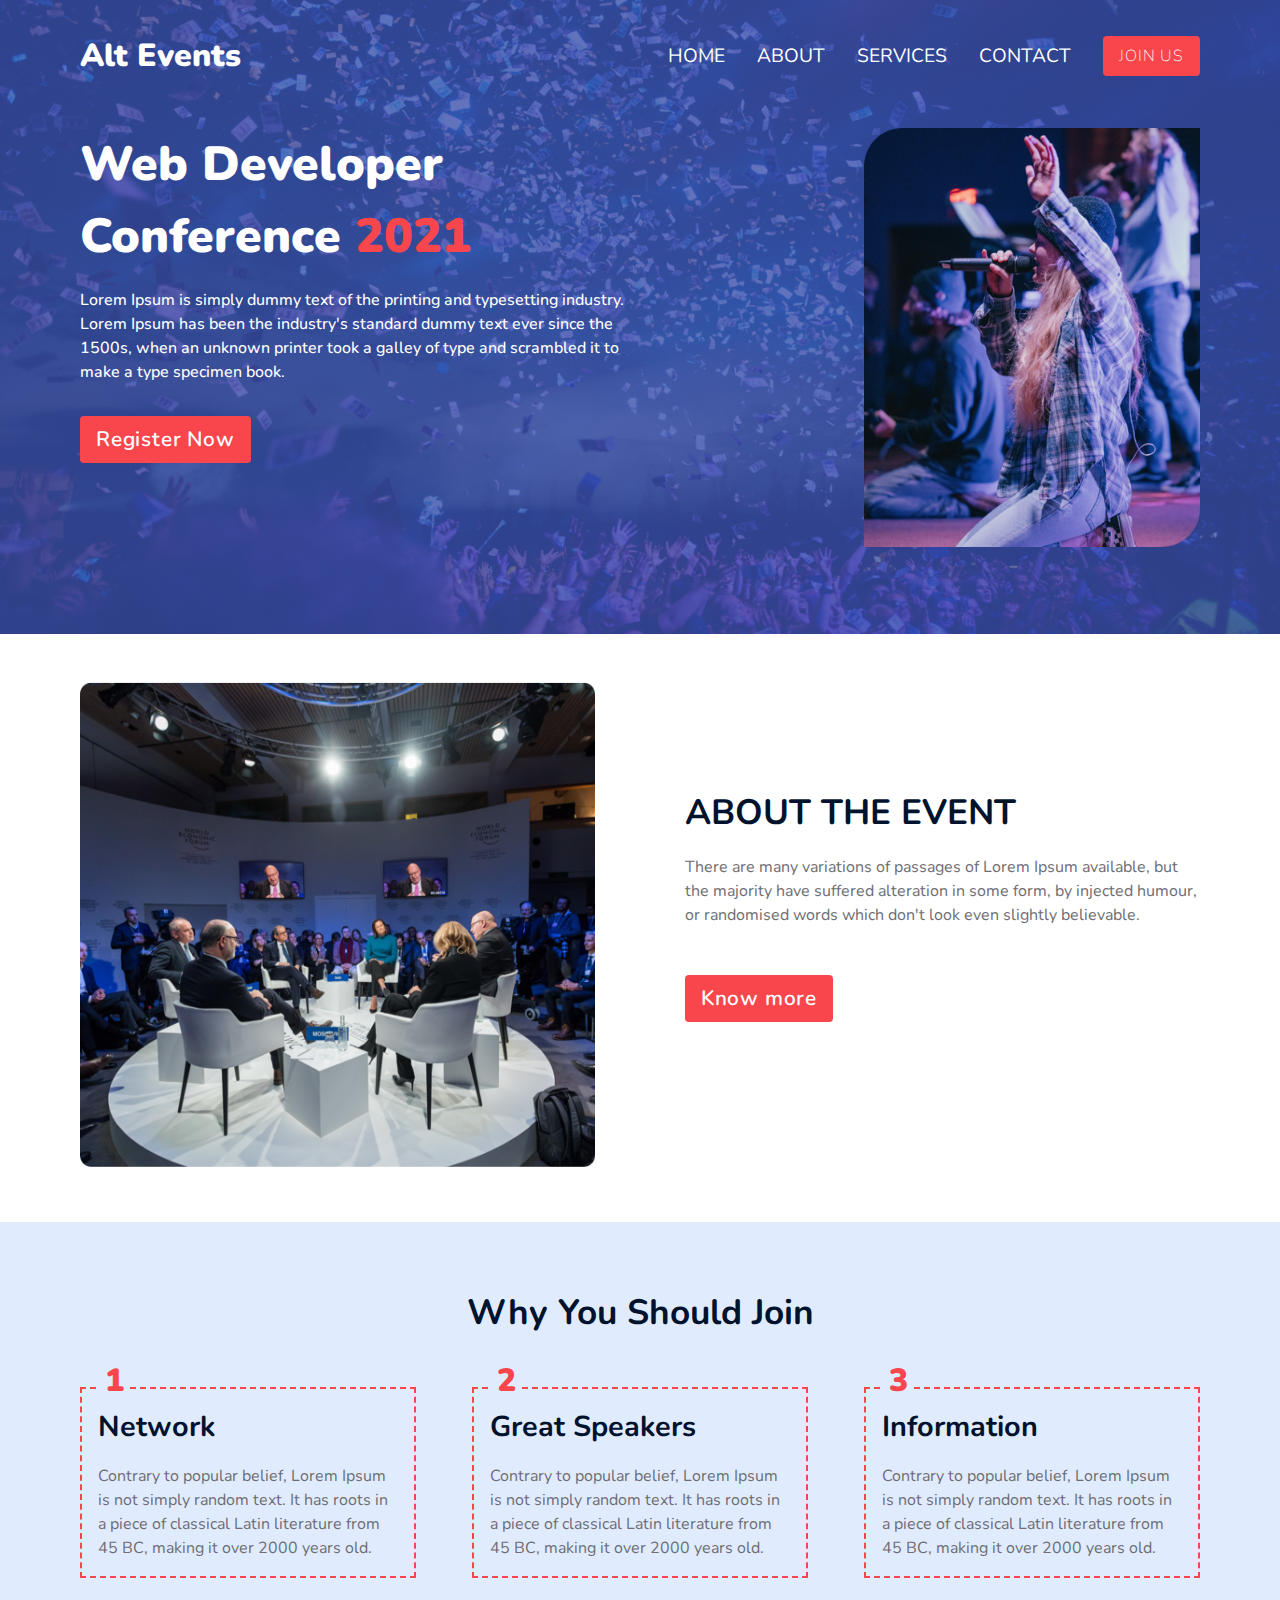
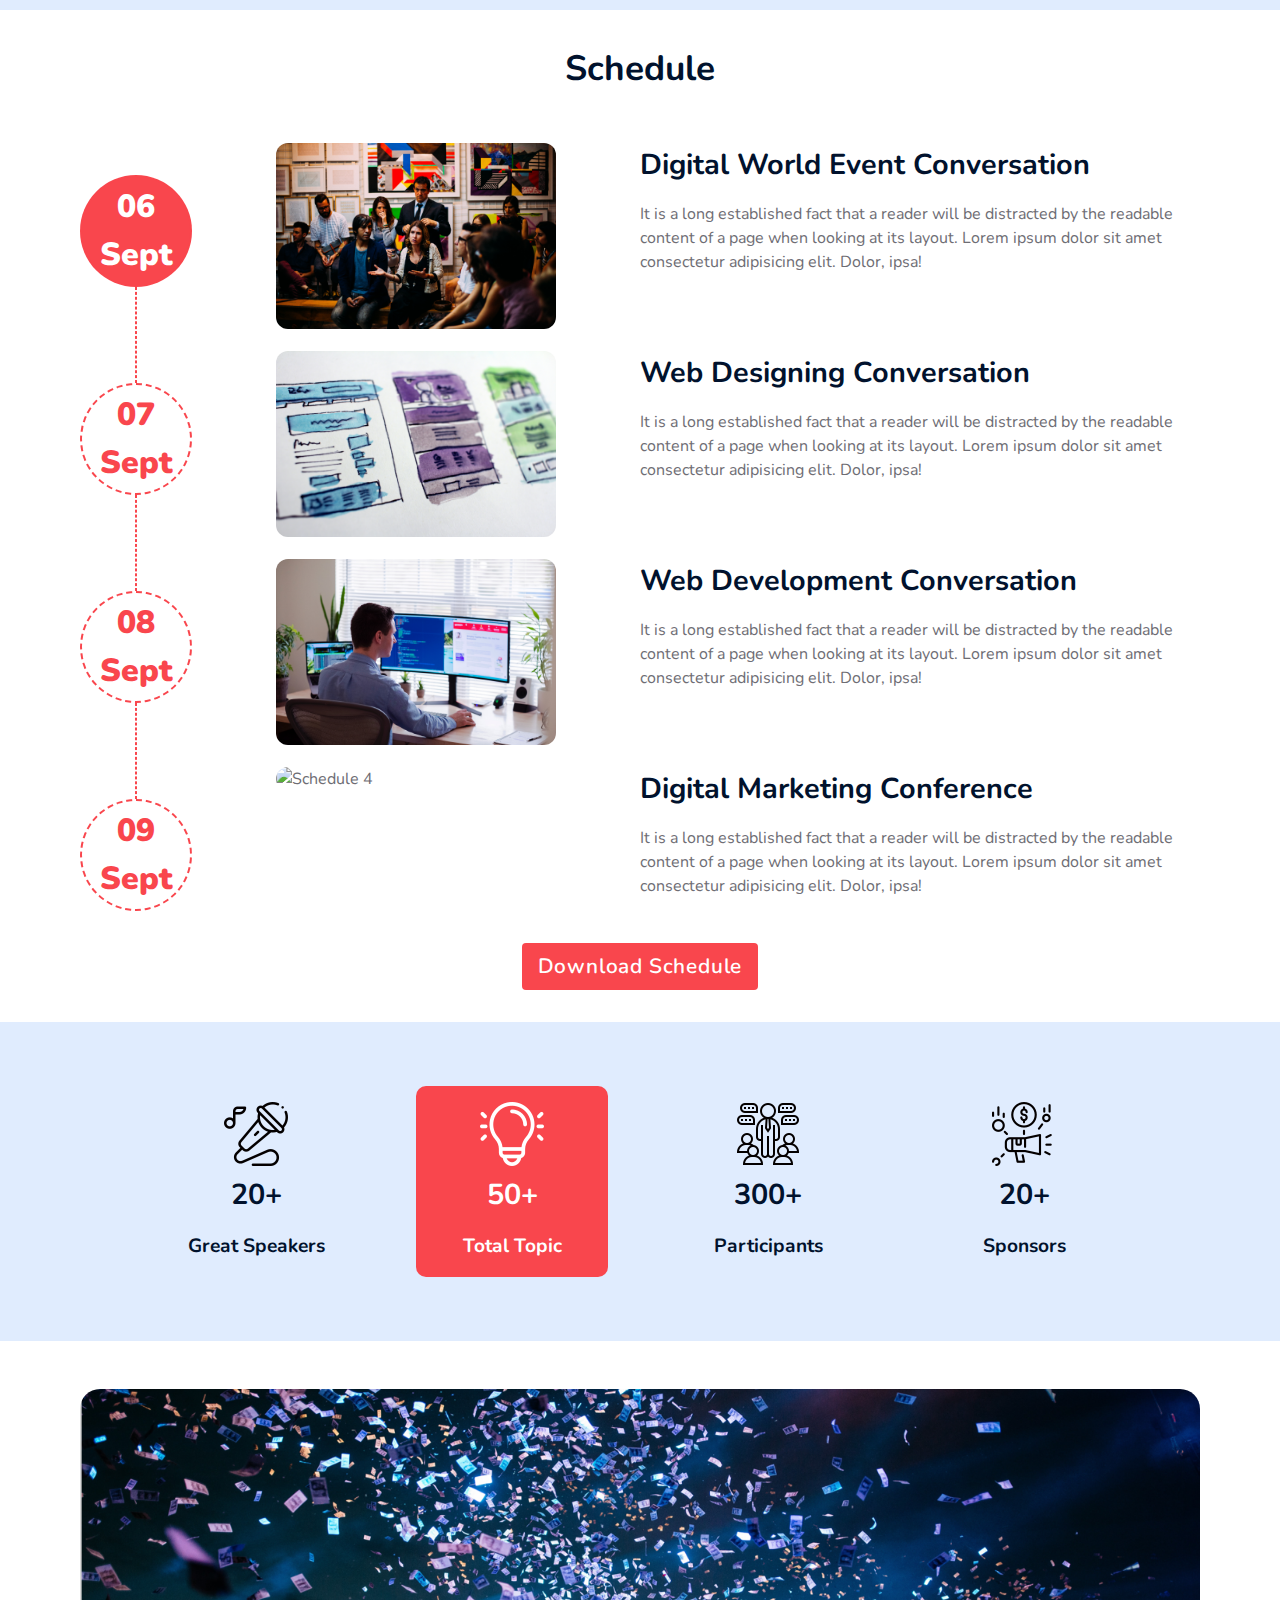
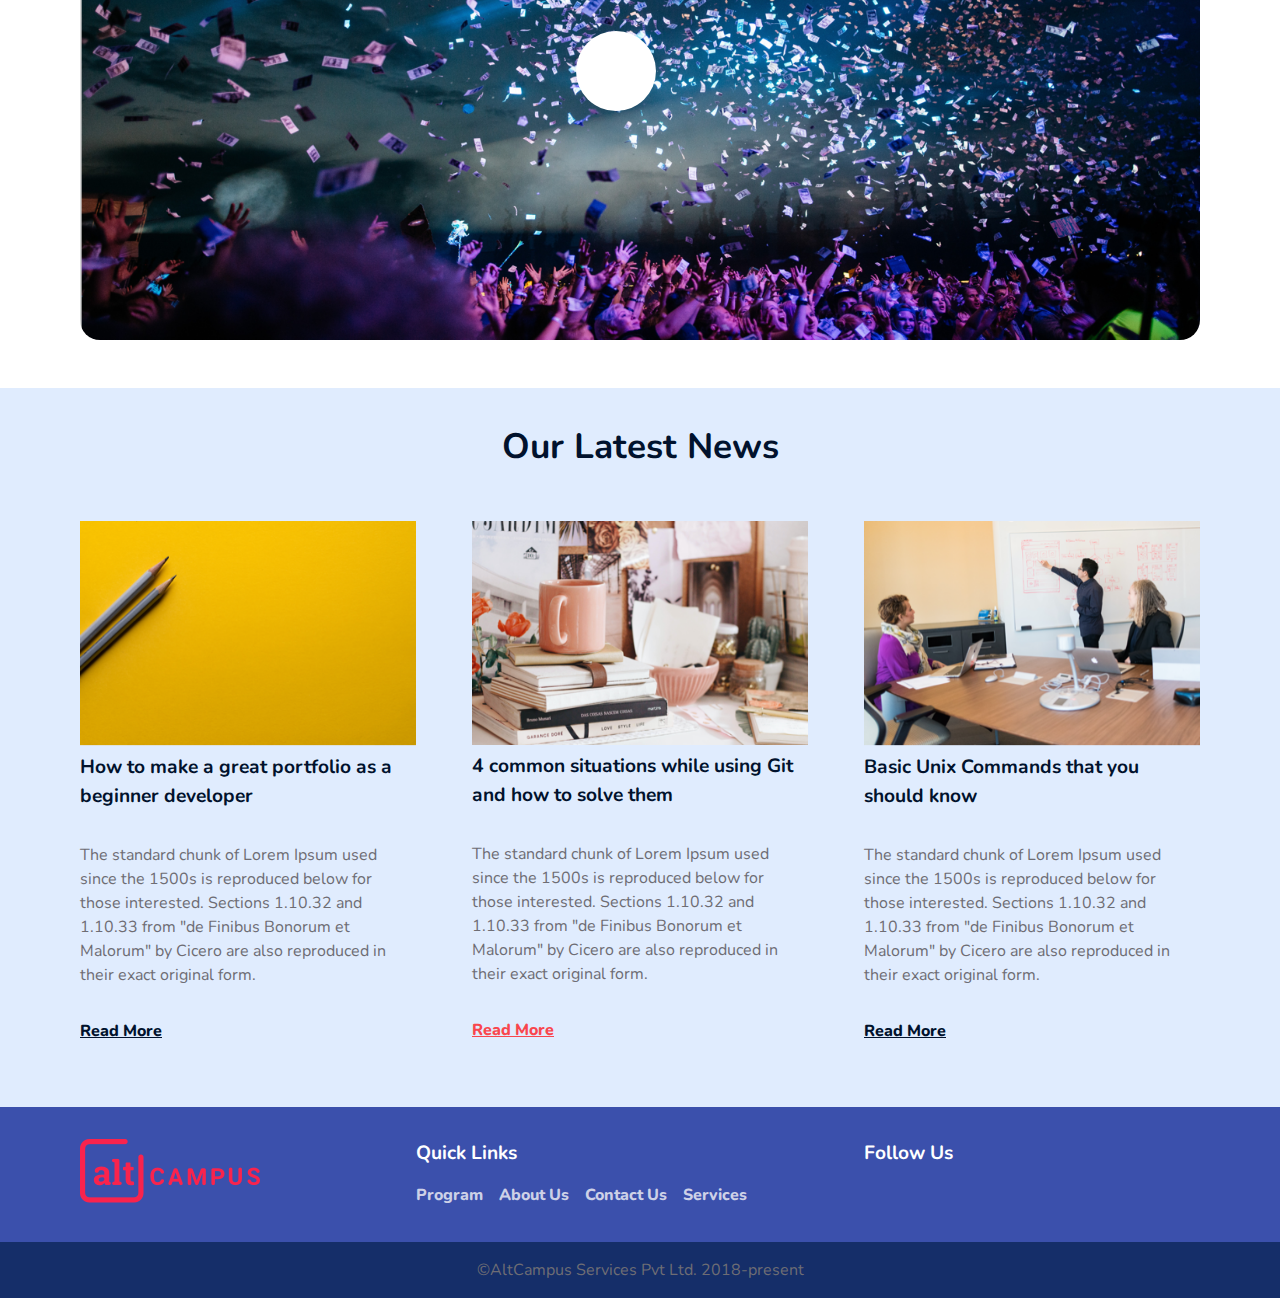
==== commit 39ad51b9: "Auto merge by bot" ====
--- a/block-BHaacn/index.html
+++ b/block-BHaacn/index.html
@@ -1,4 +1,6 @@
-<!-- - Create a responsive layout according to the design shown below.
+<!-- writeCode
+
+- Create a responsive layout according to the design shown below.
 
 #### Large Screen view(Above 768px)
 
@@ -19,321 +21,365 @@
 - Figure out the best possible way to display the layout on small screens.
 - Create hmaburger icon to toggle menu on small screen view.
 - Once you are done with the assignment connect with the mentor and get the code reviewed. -->
+
 <!DOCTYPE html>
 <html lang="en">
 <head>
     <meta charset="UTF-8">
     <meta http-equiv="X-UA-Compatible" content="IE=edge">
     <meta name="viewport" content="width=device-width, initial-scale=1.0">
-    <title>responsive-assignment-2</title>
-    <script src="https://kit.fontawesome.com/1ccbc6b453.js" crossorigin="anonymous"></script>
+    <title>Responsive-assignment-2</title>
+    <!-- FONT FAMILY -->
     <link rel="preconnect" href="https://fonts.gstatic.com">
-<link href="https://fonts.googleapis.com/css2?family=Nunito:wght@300;400;600;700;800;900&display=swap" rel="stylesheet">
+    <link href="https://fonts.googleapis.com/css2?family=Nunito:wght@400;600;700;800;900&display=swap" rel="stylesheet">
+    <!-- FONT AWESOME ICONS  -->
+    <script src="https://kit.fontawesome.com/d77ac583c4.js" crossorigin="anonymous"></script>
+    <!-- STYLESHEET -->
     <link rel="stylesheet" href="assets/stylesheet/style.css">
 </head>
 <body>
+    <!-- PAGE HEADER -->
+    <header class="page-header padding">
+        <div class="container flex justify-between item-center wrap">
+            <a href="#" class="brand">
+                <strong>Alt Events</strong>
+            </a>
+            <label for="toggle" class="bars">
+                <i class="fas fa-bars"></i>
+            </label>
+            <input type="checkbox" id="toggle">
+            <nav class="top-nav">
+                <ul class="flex item-center uppercase sm-column">
+                    <li>
+                        <a href="index.html">Home</a>
+                    </li>
+                    <li>
+                        <a href="#">About</a>
+                    </li>
+                    <li>
+                        <a href="#">Services</a>
+                    </li>
+                    <li>
+                        <a href="#">Contact</a>
+                    </li>
+                    <li>
+                        <a href="#" class="btn primary-btn">Join Us</a>
+                    </li>
+                </ul>
+            </nav>
+        </div>
+    </header>
+    <!-- MAIN -->
     <main>
-        <section class="container padding">
-            <div class="hero">
-                <header class="flex nav-var">
-                    <div class="nav-item-right">
-                        <a href="#">Alt Events</a>
-                    </div>
-                    <nav>
-                        <ul class="flex nav-item">
-                            <li>
-                                <a href="#">HOME</a>
-                            </li>
-                            <li>
-                                <a href="#">ABOUT</a>
-                            </li>
-                            <li>
-                                <a href="#">SERVICES</a>
-                            </li>
-                            <li>
-                                <a href="#">CONTACT</a>
-                            </li>
-                            <li>
-                                <a class="btn btn-primary" href="#">Join Us</a>
-                            </li>
-                        </ul>
-                    </nav>
-                </header>
-                <article class="flex padding">
-                    <div class="flex-48 hero-item">
-                        <h1>
-                            Web Developer <br>
-                            Conference <strong>2020</strong>
-                        </h1>
-                        <p>
-                            Lorem ipsum dolor, sit amet consectetur adipisicing elit.
-                            Illo voluptatum delectus ad, exercitationem mollitia optio
-                            impedit placeat accusantium nihil quo laborum, alias fugiat
-                            perspiciatis, provident quaerat unde cupiditate reiciendis?
+        <section class="hero padding">
+            <div class="container hero-container flex justify-between wrap">
+                <article class="hero-content flex-50 flex-100 order-1">
+                    <h1 class="heading">
+                        web developer conference <span class="active">2021</span>
+                    </h1>
+                    <p>
+                        Lorem Ipsum is simply dummy text of the printing and typesetting industry. 
+                        Lorem Ipsum has been the industry's standard dummy text ever since the 1500s, 
+                        when an unknown printer took a galley of type and scrambled it to make a type 
+                        specimen book.
+                    </p>
+                    <a href="#" class="btn primary-btn">Register Now</a>
+                </article>
+                <div class="hero-image flex-30 flex-100">
+                    <img src="assets/media/hero.png" alt=" Hero image" class="width-full">
+                </div>
+            </div>
+        </section>
+        <!-- ABOUT THE EVENT  -->
+        <section class="event">
+            <div class="container margin flex item-center justify-between wrap">
+                <div class="about-image flex-46 flex-100">
+                    <img src="assets/media/about.png" alt="About Image" class="width-full">
+                </div>
+                <article class="about-info flex-46 flex-100">
+                    <h2 class="secondry-heading">About the Event</h2>
+                    <p>
+                        There are many variations of passages of Lorem Ipsum available, but the 
+                        majority have suffered alteration in some form, by injected humour, or 
+                        randomised words which don't look even slightly believable.
+                    </p>
+                    <a href="#" class="btn primary-btn margin">Know more</a>
+                </article>
+            </div>
+        </section>
+        <!-- REASONS TO JOIN -->
+        <section class="join padding">
+            <div class="container">
+                <h2 class="secondry-heading text-center padding">
+                    Why you should join
+                </h2>
+                    <div class="reasons flex justify-between wrap">
+                        <div class="reasons-box flex-30 flex-100">
+                            <div class="number text-center">1</div>
+                            <h3 class="sub-heading">Network</h3>
+                            <p>
+                                Contrary to popular belief, Lorem Ipsum is not simply random text. 
+                                It has roots in a piece of classical Latin literature from 45 BC, 
+                                making it over 2000 years old.
+                            </p>
+                        </div>
+                        <div class="reasons-box flex-30 flex-100">
+                            <div class="number text-center">2</div>
+                            <h3 class="sub-heading">Great speakers</h3>
+                            <p>
+                                Contrary to popular belief, Lorem Ipsum is not simply random text. 
+                                It has roots in a piece of classical Latin literature from 45 BC, 
+                                making it over 2000 years old.
+                            </p>
+                        </div>
+                        <div class="reasons-box flex-30 flex-100">
+                            <div class="number text-center">3</div>
+                            <h3 class="sub-heading">Information</h3>
+                            <p>
+                                Contrary to popular belief, Lorem Ipsum is not simply random text. 
+                                It has roots in a piece of classical Latin literature from 45 BC, 
+                                making it over 2000 years old.
+                            </p>
+                        </div>
+                    </div>
+            </div>
+        </section>
+        <!-- SCHEDULE SECTION -->
+        <section class="schedule padding">
+            <div class="container">
+                <h2 class="secondry-heading text-center">
+                    Schedule
+                </h2>
+                <div class="schedule-container padding">
+                    <div class="schedule-content flex justify-between wrap">
+                        <div>
+                            <div class="date active-date flex item-center justify-center column">
+                                <span>06 </span> <span>Sept</span>
+                             </div>
+                             <hr class="connecting-line font-0">
+                        </div>
+                        <div class="schedule-image flex-25 flex-100">
+                            <img src="assets/media/schedule-01.jpg" alt="Schedule 1" class="width-full">
+                        </div>
+                        <article class="schedule-article flex-50 flex-100">
+                            <h3 class="sub-heading">
+                                Digital World event conversation
+                            </h3>
+                            <p>
+                                It is a long established fact that a reader will be distracted by the 
+                                readable content of a page when looking at its layout.
+                                Lorem ipsum dolor sit amet consectetur adipisicing elit. Dolor, ipsa!
+                            </p>                           
+                        </article>
+                    </div>
+                    <div class="schedule-content flex justify-between wrap">
+                        <div>
+                            <div class="date flex item-center justify-center column">
+                                <span>07 </span> <span>Sept</span>
+                             </div>
+                             <hr class="connecting-line font-0">
+                        </div>
+                        <div class="schedule-image flex-25 flex-100">
+                            <img src="assets/media/schedule-02.jpg" alt="Schedule 2" class="width-full">
+                        </div>
+                        <article class="schedule-article flex-50 flex-100">
+                            <h3 class="sub-heading">
+                                Web designing conversation
+                            </h3>
+                            <p>
+                                It is a long established fact that a reader will be distracted by the 
+                                readable content of a page when looking at its layout.
+                                Lorem ipsum dolor sit amet consectetur adipisicing elit. Dolor, ipsa!
+                            </p>                           
+                        </article>
+                    </div>
+                    <div class="schedule-content flex justify-between wrap">
+                        <div>
+                            <div class="date flex item-center justify-center column">
+                                <span>08 </span> <span>Sept</span>
+                             </div>
+                             <hr class="connecting-line font-0">
+                        </div>
+                        <div class="schedule-image flex-25 flex-100">
+                            <img src="assets/media/schedule-03.jpg" alt="Schedule 3" class="width-full">
+                        </div>
+                        <article class="schedule-article flex-50 flex-100">
+                            <h3 class="sub-heading">
+                                Web development conversation
+                            </h3>
+                            <p>
+                                It is a long established fact that a reader will be distracted by the 
+                                readable content of a page when looking at its layout.
+                                Lorem ipsum dolor sit amet consectetur adipisicing elit. Dolor, ipsa!
+                            </p>                           
+                        </article>
+                    </div>
+                    <div class="schedule-content flex justify-between wrap">
+                        <div>
+                            <div class="date flex item-center justify-center column">
+                                <span>09 </span> <span>Sept</span>
+                             </div>
+                        </div>
+                        <div class="schedule-image flex-25 flex-100">
+                            <img src="assets/media/schedule-04.jpg" alt="Schedule 4" class="width-full">
+                        </div>
+                        <article class="schedule-article flex-50 flex-100">
+                            <h3 class="sub-heading">
+                                Digital marketing conference
+                            </h3>
+                            <p>
+                                It is a long established fact that a reader will be distracted by the 
+                                readable content of a page when looking at its layout.
+                                Lorem ipsum dolor sit amet consectetur adipisicing elit. Dolor, ipsa!
+                            </p>                           
+                        </article>
+                    </div> 
+                </div>
+                <div class="text-center schedule-btn-container">
+                    <a href="#" class="btn primary-btn">Download Schedule</a>
+                </div>
+            </div>
+        </section>
+        <!-- HIGHLIGHTS SECTION -->
+        <section class="highlights padding">
+            <div class="container">
+                <div class="container flex justify-between wrap">
+                    <div class="flex-20 highlight-content flex-100">
+                        <div class="highlights-image">
+                            <img src="assets/media/speaker.png" alt="Speakers">
+                        </div>
+                        <h3 class="sub-heading">20+</h3>
+                        <h4>Great Speakers</h4>
+                    </div>
+                    <div class="flex-20 highlight-content active-highlight flex-100">
+                        <div class="highlights-image">
+                            <img src="assets/media/idea.png" alt="Ideas">
+                        </div>
+                        <h3 class="sub-heading">50+</h3>
+                        <h4>Total Topic</h4>
+                    </div>
+                    <div class="flex-20 highlight-content flex-100">
+                        <div class="highlights-image">
+                            <img src="assets/media/participants.png" alt="Speakers">
+                        </div>
+                        <h3 class="sub-heading">300+</h3>
+                        <h4>Participants</h4>
+                    </div>
+                    <div class="flex-20 highlight-content flex-100">
+                        <div class="highlights-image">
+                            <img src="assets/media/sponsor.png" alt="Speakers">
+                        </div>
+                        <h3 class="sub-heading">20+</h3>
+                        <h4>Sponsors</h4>
+                    </div>
+                </div>
+            </div>
+        </section>
+        <!-- POSTER IMAGE SECTION  -->
+        <section class="margin">
+            <div class="container flex poster">
+                <img src="assets/media/banner.png" alt="Banner image" class="width-full">
+                <div class="play-btn flex item-center justify-center">
+                    <i class="fas fa-play"></i>
+                </div>
+            </div>
+        </section>
+        <!-- NEWS SECTION -->
+        <section class="news padding">
+            <div class="container">
+                <h2 class="secondry-heading text-center">
+                    Our latest news
+                </h2>
+                <div class="flex justify-between padding wrap">
+                    <div class="news-content flex-30 flex-100">
+                        <img src="assets/media/news-01.png" alt="News 1" class="width-full">
+                        <h4>
+                            How to make a great portfolio as a beginner developer
+                        </h4>
+                        <p class="padding">
+                            The standard chunk of Lorem Ipsum used since the 1500s is reproduced 
+                            below for those interested. Sections 1.10.32 and 1.10.33 from "de 
+                            Finibus Bonorum et Malorum" by Cicero are also reproduced in their 
+                            exact original form.
                         </p>
-                        <a class="btn btn-primary" href="#">Register Now</a>
-                    </div>
-                    <div class="flex-48">
-                        <img class="hero-img" src="assets/media/hero.png" alt="hero.png">
-                    </div>
-                </article>
-            </div>
-        </section>
-        <section>
-            <article>
-                <div class="container padding flex about">
-                    <div class="flex-48">
-                        <img src="assets/media/about.png" alt="about.png">
-                    </div>
-                    <div class="flex-48">
-                        <h2>
-                            ABOUT THE EVENT
-                        </h2>
-                        <p>
-                            Lorem ipsum dolor sit amet consectetur adipisicing elit.
-                            Atque, debitis ab rerum assumenda illum unde rem ex pariatur
-                            recusandae saepe enim explicabo veniam dicta sequi sint cumque 
-                            quia totam incidunt.
+                        <a href="#">Read More</a>
+                    </div>
+                    <div class="news-content flex-30 flex-100">
+                        <img src="assets/media/news-02.png" alt="News 2" class="width-full">
+                        <h4>
+                            4 common situations while using Git and how to solve them 
+                        </h4>
+                        <p class="padding">
+                            The standard chunk of Lorem Ipsum used since the 1500s is reproduced 
+                            below for those interested. Sections 1.10.32 and 1.10.33 from "de 
+                            Finibus Bonorum et Malorum" by Cicero are also reproduced in their 
+                            exact original form.
                         </p>
-                        <a class="btn btn-primary" href="#">Know More</a>
-                    </div>
-                </div>
-            </article>
-        </section>
-        <section>
-            <article class="padding">
-                <div class="container">
-                    <div class="info-container">
-                        <div class="text-center">
-                            <h2>Why You Should Join</h2>
-                        </div>
-                        <div class="flex">
-                            <div class="flex-30">
-                                <div class="info-content">
-                                    <h3>Network</h3>
-                                    <p>
-                                        Lorem ipsum dolor sit amet consectetur, adipisicing elit. Necessitatibus error 
-                                        facilis esse sed iusto quibusdam sapiente voluptate expedita minus?
-                                        quibusdam sapiente voluptate expedita minus container container rum?
-                                    </p>
-                                </div>
-                            </div>
-                                <div class="flex-30 info-content">
-                                    <h3>Great Speakers</h3>
-                                    <p>
-                                        Lorem ipsum dolor sit amet consectetur, adipisicing elit. Necessitatibus error 
-                                        facilis esse sed iusto quibusdam sapiente voluptate expedita minus? 
-                                        Asperiores nemo laborum fugit quod officia earum, animi dolore fuga dolorum?
-                                    </p>
-                                </div>
-                                <div class="flex-30 info-content">
-                                    <h3>Information</h3>
-                                    <p>
-                                        Lorem ipsum dolor sit amet consectetur, adipisicing elit. Necessitatibus error 
-                                        facilis esse sed iusto quibusdam sapiente voluptate expedita minus? 
-                                        Asperiores nemo laborum fugit quod officia earum, animi dolore fuga dolorum?
-                                    </p>
-                                </div>
-                        </div>
-                    </div>
-                </div>
-            </article>
-        </section>
-        <section>
-            <article class="schedule-container padding">
-                <div class="text-center">
-                    <h2>Schedule</h2>
-                </div>
-                <div class="container">  
-                    <div class="flex">
-                        <div class="circle-item">
-                            <div class="circle center active">06 sept</div>
-                            <div><hr></div>
-                            <div class="circle center">07 sept</div>
-                            <hr>
-                            <div class="circle center">08 sept</div>
-                            <hr>
-                            <div class="circle center">09 sept</div>
-                        </div>
-                        <div>
-                            <div class="flex schedule-item">
-                                <div>
-                                    <img class="schedule-img" src="assets/media/schedule-01.jpg" alt="">
-                                </div>
-                                <div>
-                                    <h3>Digital World Event Conversation</h3>
-                                    <p>
-                                        Lorem ipsum dolor sit amet consectetur adipisicing elit. Ad saepe 
-                                        necessitatibus quae et pariatur cum unde, eius voluptatibus voluptatibus dolores Accusantium, hic quis
-                                        doloreseius voluptatibus dolores.
-                                    
-                                    </p>
-                                </div>
-                            </div>
-                            <div class="flex schedule-item">
-                                <div>
-                                    <img class="schedule-img" src="assets/media/schedule-02.jpg" alt="">
-                                </div>
-                                <div>
-                                    <h3>Digital World Event Conversation</h3>
-                                    <p>
-                                        Lorem ipsum dolor sit amet consectetur adipisicing elit. Ad saepe 
-                                        necessitatibus quae et pariatur cum unde, eius voluptatibus dolores? Accusantium, hic quis.
-                                        At consequatur eaque iste quidem? Mollitia.
-                                    
-                                    </p>
-                                </div>
-                            </div>
-                            <div class="flex schedule-item">
-                                <div>
-                                    <img class="schedule-img" src="assets/media/schedule-03.jpg" alt="">
-                                </div>
-                                <div>
-                                    <h3>Digital World Event Conversation</h3>
-                                    <p>
-                                        Lorem ipsum dolor sit amet consectetur adipisicing elit. Ad saepe 
-                                        necessitatibus quae et pariatur cum unde, eius voluptatibus dolores? Accusantium, hic quis.
-                                        At consequatur eaque iste quidem? Mollitia.
-                                        
-                                    </p>
-                                </div>
-                            </div>
-                            <div class="flex schedule-item">
-                                <div>
-                                    <img class="schedule-img" src="assets/media/schedule-04.jpg" alt="">
-                                </div>
-                                <div>
-                                    <h3>Digital World Event Conversation</h3>
-                                    <p>
-                                        Lorem ipsum dolor sit amet consectetur adipisicing elit. Ad saepe 
-                                        necessitatibus quae et pariatur cum unde, eius voluptatibus dolores? Accusantium, hic quis.
-                                        At consequatur eaque iste quidem? Mollitia.
-                                    </p>
-                                </div>
-                            </div>
-                        </div>
-                    </div>
-                </div>
-                <div class="center">
-                    <a class="btn btn-primary" href="#">Download Schedule</a>
-                </div>
-            </article>
-        </section>
-        <section class="padding">
-            <div class="container">
-                <div class="service-container service flex">
-                    <img src="assets/media/speaker.png" alt="">
-                    <img class="active" src="assets/media/idea.png" alt="">
-                    <img src="assets/media/participants.png" alt="">
-                    <img src="assets/media/sponsor.png" alt="">
-                </div>
-            </div>
-        </section>
-        <section class="padding">
-            <div class="container">
-                <div class="center portfolio">
-                    <a class="portfolio-icon" href="#"><i class="fas fa-play-circle"></i></a>
-                </div>
-            </div>
-        </section>
-        <section class="padding">
-            <div class="container">
-                <div class="news-container">
-                    <h2 class="center">Our Letest News</h2>
-                    <div class="flex">
-                        <div class="news-content flex-30">
-                            <div>
-                                <img src="assets/media/news-01.png" alt="">
-                                <h3>
-                                    How to build a great portfolio as a beginner developer
-                                </h3>
-                                <p>
-                                    Lorem ipsum dolor sit amet consectetur adipisicing elit.
-                                    Laborum ipsa consectetur vel voluptates voluptatibus quaerat
-                                    tenetur unde. Dolore, totam ea soluta expedita a ratione in? 
-                                    Accusantium aperiam repudiandae fugit reiciendis.
-                                </p>
-                            </div>
-                            <a class="btn news-btn inactive" href="#">Read More</a>
-                        </div>
-                        <div class="news-content flex-30">
-                            <div>
-                                <img class="news-img" src="assets/media/news-02.png" alt="">
-                                <h3>
-                                    4 common situations while using Git and how to solve them
-                                </h3>
-                                <p>
-                                    Lorem ipsum dolor sit amet consectetur adipisicing elit.
-                                    Laborum ipsa consectetur vel voluptates voluptatibus quaerat
-                                    tenetur unde. Dolore, totam ea soluta expedita a ratione in? 
-                                    Accusantium aperiam repudiandae fugit reiciendis.
-                                </p>
-                            </div>
-                            <a class=" btn news-btn active" href="#">Read More</a>
-                        </div>
-                        <div class=" news-content flex-30">
-                            <div>
-                                <img src="assets/media/news-03.png" alt="">
-                                <h3>
-                                    Basic Unix commands that you Should know
-                                </h3>
-                                <p>
-                                    Lorem ipsum dolor sit amet consectetur adipisicing elit.
-                                    Laborum ipsa consectetur vel voluptates voluptatibus quaerat
-                                    tenetur unde. Dolore, totam ea soluta expedita a ratione in? 
-                                    Accusantium aperiam repudiandae fugit reiciendis.tenetur unde.
-                                </p>
-                            </div>
-                            <a class="btn news-btn inactive" href="#">Read More</a>
-                        </div>
-                    </div>
-                </div>
+                        <a href="#" class="active">Read More</a>
+                    </div>
+                    <div class="news-content flex-30 flex-100">
+                        <img src="assets/media/news-03.png" alt="News 3" class="width-full">
+                        <h4>
+                            Basic Unix Commands that you should know 
+                        </h4>
+                        <p class="padding">
+                            The standard chunk of Lorem Ipsum used since the 1500s is reproduced 
+                            below for those interested. Sections 1.10.32 and 1.10.33 from "de 
+                            Finibus Bonorum et Malorum" by Cicero are also reproduced in their 
+                            exact original form.
+                        </p>
+                        <a href="#">Read More</a>
+                    </div>
+                </div>                
             </div>
         </section>
     </main>
-    <footer class=" container footer">
-        <div class="flex justify-start">
-            <div class="logo">
-                <a href="#"><img src="assets/media/logo.svg" alt=""></a>
-            </div>
-            <div class="footer-nav flex">
-                <div>
-                    <h4>Quick Link</h4>
-                    <nav>
-                        <ul class="flex quick-link">
-                            <li>
-                                <a href="#">Program</a>
-                            </li>
-                            <li>
-                                <a href="#">About Us</a>
-                            </li>
-                            <li>
-                                <a href="#">Cotact Us</a>
-                            </li>
-                            <li>
-                                <a href="#">Services</a>
-                            </li>
-                        </ul>
-                    </nav>
-                </div>
-                <div class="follow">
-                    <h4 >Follow Us</h4>
-                    <nav>
-                        <ul class="flex follow-icon">
-                            <li>
-                                <a href="#"><i class="fab fa-facebook-square"></i></a>
-                            </li>
-                            <li>
-                                <a href="#"><i class="fab fa-twitter-square"></i></a>
-                            </li>
-                        </ul>
-                    </nav>
-                </div>
-            </div>
-            </div>
-        <small class="center container small">
-            &copy;AltCampus Services Pvt Ltd,2018
-        </small>
+    <!-- FOOTER -->
+    <footer class="footer">
+        <div class="container">
+            <div class="flex justify-between padding wrap footer-content">
+                <div class="flex-30 flex-100 sm-center">
+                    <img src="assets/media/footer-logo.png" alt="Footer Logo">
+                </div>
+                <nav class="flex-40 flex-100 sm-center sm-column">
+                    <h4 >
+                        Quick Links
+                    </h4>
+                    <ul class="flex wrap sm-column">
+                        <li>
+                            <a href="#">Program</a>
+                        </li>
+                        <li>
+                            <a href="#">About Us</a>
+                        </li>
+                        <li>
+                            <a href="#">Contact Us</a>
+                        </li>
+                        <li>
+                            <a href="#">Services</a>
+                        </li>
+                    </ul>
+                </nav>
+                <nav class="flex-30 flex-100 sm-center sm-column">
+                    <h4>
+                        Follow Us
+                    </h4>
+                    <ul class="flex">
+                        <li>
+                            <i class="fab fa-facebook-square"></i>
+                        </li>
+                        <li>
+                            <i class="fab fa-twitter-square"></i>
+                        </li>
+                    </ul>
+                </nav>
+            </div>
+        </div>
+        <div class="copyright-info container text-center">
+            <small>
+                &copy;AltCampus Services Pvt Ltd. 2018-present 
+            </small>
+        </div>
     </footer>
 </body>
 </html>--- a/block-BHaacn/assets/stylesheet/style.css
+++ b/block-BHaacn/assets/stylesheet/style.css
@@ -1,3 +1,5 @@
+/* ERIC MAYER'S RESET */
+
 /* http://meyerweb.com/eric/tools/css/reset/ 
    v2.0 | 20110126
    License: none (public domain)
@@ -46,360 +48,525 @@
 	border-collapse: collapse;
 	border-spacing: 0;
 }
-/* ROOT */
+/* CUSTOM STYLES */
+
+/* VARIABLES */
 :root {
-    --primary: rgba(242,73,77);
-    --secondary:rgb(198,105,149);
-    --textDark:rgb(33,37,41);
-    --textLight:rgb(105,108,108);
-}
-/* PAGE STYLE */
-*
+    --bg-color: rgb(224,236,254);
+    --primary-clr: rgb(59,80,172);
+    --secondry-clr: rgb(249,70,77);
+    --dark-text: rgb(1,18,45);
+    --light-text: rgb(110,109,116);
+    --accent: rgb(35,55,123);
+}
+/* MY RESETS */
+*,
 *::before,
 *::after {
-    box-sizing:border-box;
+    box-sizing: border-box;
+}
+input, 
+textarea,
+button {
+    box-shadow: none;
+    outline: 0;
+    border: 0;
 }
 a {
     text-decoration: none;
+} 
+/* GENARAL */
+html {
+    font-size: 16px;
 }
 body {
-	font-family:'nunito', sans-serif;
     line-height: 1.5;
-    font-size: 24px;
-}
+    font-family: 'Nunito', sans-serif;
+    color: var(--light-text);
+}
+/* GLOBAL  */
+
+/* CONTAINER */
 .container {
-    max-width: 1380px;
+    max-width: 1300px;
+    width: 100%;
     margin: 0 auto;
-    width: 100%;
-}
+    padding: 0 5rem;
+}
+/* MARGINS AND PADDINGS */
+.margin {
+    margin: 3rem 0;
+}
+.padding {
+   padding: 2rem 0;
+}
+.active {
+    color: var(--secondry-clr);
+}
+/* FLEX */
 .flex {
     display: flex;
+}
+.item-center {
+    align-items: center;
+}
+.item-start {
+    align-items: flex-start;
+}
+.item-end {
+    align-items: flex-end;
+}
+.justify-center {
+    justify-content: center;
+}
+.justify-between {
     justify-content: space-between;
-    align-items: center;
-}
-.flex-20 {
-    flex: 0 1 20%
+}
+.justify-start {
+    justify-content: flex-start;
+}
+.justify-end {
+    justify-content: flex-end;
+}
+.column {
+    flex-direction: column;
+}
+/* FLEX COLUMNS */
+.flex-60 {
+    flex: 0 1 60%;
+}
+.flex-50 {
+    flex: 0 1 50%;
+}
+.flex-48 {
+    flex: 0 1 48%;
+}
+.flex-46 {
+    flex: 0 1 46%;
+}
+.flex-40 {
+    flex: 0 1 40%;
 }
 .flex-30 {
     flex: 0 1 30%;
 }
-.flex-48 {
-    flex: 0 1 48%;
-}
-.flex-50 {
-    flex: 0 1 50%;
+.flex-28 {
+    flex: 0 1 28%;
+}
+.flex-25 {
+    flex: 0 1 25%;
+}
+.flex-23 {
+    flex: 0 1 23%;
+}
+.flex-20 {
+    flex: 0 1 20%;
+}
+.flex-15 {
+    flex: 0 1 15%;
 }
 .grow {
-    flex: 1 1 auto;
-}
-.column {
-    flex-direction: column;
-}
-.padding {
-    padding: 2rem 0;
-}
+    flex:  1 1  auto;
+}
+/* FULL WIDTH */
+.width-full {
+    width: 100%;
+    object-fit: cover;
+}
+
+/* BUTTONS */
 .btn {
     display: inline-block;
-    padding: 16px 24px;
+    padding: .5rem 1rem;
+    letter-spacing: 0.8px;
+    cursor: pointer;
+    color: #fff;
+    font-size: 1.3rem;
+    transform: all 200ms ease-in-out;
+    border-radius: 4px;
     font-weight: 600;
-    letter-spacing: 0.8;
-    border-radius: 4px;
-}
-.btn-primary {
-    background-color: var(--primary);
-    color: #fff;
-}
-.btn-secondry {
-    background-color: #fff;
-    color: var(--primary);
 }
 .btn:hover {
-    box-shadow: 0 4px 8px rgba(0,0,0,0.4);
-}
-.center {
-   display: flex;
-   justify-content: center;
-   align-items: center; 
-}
-.justify-start {
-    justify-content: flex-start;
-}
-.justify-end {
-    justify-content:flex-end;
-}
-.align-start {
-    align-items: flex-start;
-}
-.margin-top {
-    margin-top: 48px;
-}
+    box-shadow: 0 2px 6px rgba(0,0,0, .3);
+    opacity: 0.8;
+    color: #fff !important;
+}
+.primary-btn {
+    background: var(--secondry-clr);
+}
+.secondry-btn {
+    background: var(--primary-clr);
+}
+/* TEXTS */
 .text-center {
     text-align: center;
 }
+.text-right {
+    text-align: right;
+}
+.text-left {
+    text-align: left;
+}
+.uppercase {
+    text-transform: uppercase;
+}
 .font-0 {
     font-size: 0;
 }
-.item-stretch {
-    align-items: stretch;
-}
-.width-full {
+/* HEADINGS */
+.heading {
+    font-size: 3rem;
+    font-weight: 900;
+    color: var(--dark-text);
+    text-transform: capitalize;
+    margin-bottom: 2rem;
+}
+.secondry-heading {
+    font-size: 2.2rem;
+    color: var(--dark-text);
+    font-weight: 700;
+    margin-bottom: 1rem;
+    text-transform: capitalize;
+}
+.sub-heading {
+    font-size: 1.8rem;
+    color: var(--dark-text);
+    font-weight: 700;
+    margin-bottom: 1rem;
+    text-transform: capitalize;
+}
+/* PAGE HEADER */
+.page-header {
+    z-index: 99;
+    position: absolute;
     width: 100%;
-}
-.nav-var {
+    height: 20vh;
+}
+.brand {
+    font-size: 2rem;
+    color: #fff;
+    font-weight: 900;
+}
+.page-header a:hover {
+  color: var(--secondry-clr);
+}
+#toggle, .bars  {
+    display: none;
+}
+.top-nav li {
+    margin-left: 2rem;
+}
+.top-nav a {
+    color: #fff;
+    font-size: 1.2rem;
+    font-weight: 400;
+}
+.top-nav .btn {
+    font-size: 1rem;
+    font-weight: 100;
+}
+/* HERO SECTION */
+.hero {
+    background: linear-gradient(to right, rgba(59,80,172,.8), rgb(59,80,172,.8)),
+                url("../media/banner.png") 50% 50% no-repeat;
+    background-size: cover;
+    z-index: -1;
+    
+}
+.hero-container {
+    margin-top: 6rem;
+    padding-bottom: 3rem;
+}
+.hero-content .heading {
+    color: #fff;
+    margin-bottom: 1rem;
+}
+.hero-content p {
+    color: #fff;
+    padding-bottom: 2rem;
+    font-weight: 500;
+}
+/* ABOUT SECTION */
+.about-info .secondry-heading {
+    text-transform: uppercase;
+}
+/* REASONS TO JOIN SECTION */
+.join {
+    background: var(--bg-color);
+}
+.reasons-box {
+    border: 2px dashed var(--secondry-clr);
+    padding: 1rem;
     position: relative;
 }
-.nav-item a{
-    font-size: 1.1rem;
-    font-weight: 600;
-    margin-right: 2rem;
-    color: #fff;
-}
-.nav-item-right a {
-    font-size: 40px;
+.number {
+    color: var(--secondry-clr);
+    font-size: 2rem;
+    font-weight: 900;
+    background: var(--bg-color);
+    position: absolute;
+    top: -2rem;
+    width: 2rem;
+}
+/* SCHEDULE */
+.schedule-image img {
+    border-radius: 12px;
+}
+.date {
+    width: 7rem;
+    height: 7rem;
+    border-radius: 50%;
+    border: 2px dashed var(--secondry-clr);
+    color: var(--secondry-clr);
+    font-size: 2rem;
+    font-weight: 900;
+    margin-top: 2rem;
+}
+.active-date {
+    background: var(--secondry-clr);
+    color: #fff;
+}
+.connecting-line {
+    width: .05rem;
+    height: 6rem;
+    outline: 0;
+    box-shadow: none;
+    border: .09rem dashed var(--secondry-clr);
+    margin-bottom: -2rem;
+}
+/* HIGHLIGHTS SECTION */
+.highlights {
+    background: var(--bg-color);
+    padding: 4rem 0;
+}
+.highlight-content {
+    padding: 1rem;
+    text-align: center;
+}
+.highlight-content h4 {
+    font-size: 1.2rem;
+    color: var(--dark-text);
+    font-weight: 700;
+}
+.active-highlight {
+    background: var(--secondry-clr);
+    color: #fff;  
+    border-radius: 10px; 
+}
+.active-highlight h4, .active-highlight .sub-heading {
+    color: #fff;
+}
+/* POSTER SECTION */
+.poster {
+    position: relative;
+}
+.poster img {
+    border-radius: 20px;
+}
+.play-btn {
+    color: var(--secondry-clr);
+    font-size: 2rem;
+    height: 5rem;
+    width: 5rem;
+    border-radius: 50%;
+    background: #fff;
+    position: absolute;
+    top: 44%;
+    left: 45%;
+    cursor: pointer;
+}
+/* NEWS SECTION */
+.news {
+    background: var(--bg-color);
+}
+.news-content h4 {
+    font-size: 1.2rem;
+    color: var(--dark-text);
+    font-weight: 700;
+}
+.news-content a {
+    text-decoration: underline solid var(--dark-text);
+    color: var(--dark-text);
     font-weight: 800;
-    color: #fff;
-}
-.hero {
-    background: linear-gradient(rgba(82,80,192,0.7),rgba(82,80,192,0.7)),
-    url(../media/banner.png)no-repeat;
-    height: 74vh;
-    background-size: cover;
-    padding: 4rem;
-}
-.hero-img {
-    /* width: 100%; */
-    padding-top: 2rem;
-    padding-left: 13rem;
-}
-.hero-item h1 {
-    font-size: 3rem;
+}
+.news-content .active {
+    color: var(--secondry-clr);
+    text-decoration: underline solid var(--secondry-clr);
+}
+/* FOOTER SECTION */
+.footer {
+    background: var(--primary-clr);
+}
+.footer h4 {
+    font-size: 1.2rem;
+    color: #fff;
     font-weight: 700;
-    color: #fff;
-}
-.hero-item p {
-    color: #fff;
-    padding: 2rem 0;
-    font-size: 20px;
+    padding-bottom: 1rem;
+}
+.footer ul li {
+    margin-right: 1rem;
+}
+.footer a {
+    color: rgb(205, 209, 231);
+    font-size: 1rem;
+    font-weight: 800;
+}
+.footer i  {
+    color: rgb(205, 209, 231)   ;
+    font-size: 1.3rem;
+}
+.copyright-info {
+    background-color: rgb(21,46,105);
+    padding: 1rem;
+}
 
-}
-.hero strong {
-    color: var(--primary);
-}
-.about {
-    padding: 3rem;
-}
-.about h2 {
-    font-size: 2.6rem;
-    font-weight: 800;
-}
-.about p {
-    padding: 1.4rem 0;  
-    font-size: 20px;                                                                                  
-}
-.info-container {
-    background-color: #DFECFE;
-    padding: 4rem;
-} 
-.info-content {
-    border: 2px dashed var(--primary);
-    padding: 1rem;
-    font-weight: 900;
-}
-.info-container h2 {
-    font-size: 2.2rem;
-    font-weight: 700;
-    padding: 2rem 0;
-}
-.info-container h3 {
-font-size: 1.9rem;
-font-weight: 800;
-padding: .6rem;
-}
-.info-content p {
-    font-size: 16px;
-    font-weight: 600;
-    color: rgb(104, 98, 98);
-}
-.schedule-container h2 {
-    font-size: 3rem;
-    font-weight: 700;
-}
-.schedule-img {
-    width: 14rem;
-    height: 9rem;
-    border-radius: 2rem;
-    padding: 1.6rem;
-}
-.circle-item .active {
-    background-color: var(--primary);
-    color: #fff;
-}
-.schedule-item {
-    padding: .8rem 0;
-}
-.schedule-item h3 {
-    font-size: 1.8rem;
-    font-weight: 700;
-    padding: .5rem;
-}
-.schedule-item p {
-    font-size: 20px;
-    margin-bottom: 16px;
-}
-.service-container {
-    background-color: #DFECFE;
-    padding: 4rem 8rem;
-}
-.circle {
-    width: 124px;
-    height: 124px;
-    border-radius: 50%;
-    padding: .8rem;
-    border: 2px dashed var(--primary); 
-    font-size: 40px;
-    font-weight: 900; 
-    text-align: center;
-    color: var(--primary);
-}
-hr {
-    width: 0px;
-    height: 3.2rem;
-    border: 1px dashed var(--primary);
-}
-.service {
-    font-size: 16rem;
-}
-.service .active {
-    background-color: var(--primary);
-    padding: 4rem 6rem;
-    border-radius: 6px;
-}
-.portfolio {
-    background: url(../media/banner.png)no-repeat;
-    background-size: cover;
-    height: 74vh;
-}
-.portfolio-icon {
-color: #fff;
-font-size: 140px;
-background-color: var(--primary);
-}
-.news-container {
-    background-color: #DFECFE;
-    padding: 4rem 0;
-}
-.news-content {
-    padding-left: 2.6rem;
-}
-.news-content img {
-    width: 100%;
-}
-.news-container h2 {
-    font-size: 2.6rem;
-    font-weight: 800;
-    padding: 2rem 0;
-}
-.news-container h3 {
-    font-size: 1.8rem;
-    font-weight: 700;
-    padding: .5rem;
-}
-.news-btn {
-    font-size: 1.2rem;
-    text-decoration:underline
-}
-.news-container .active {
-    color: var(--primary);
-}
-.news-container .inactive {
-    color: black;
-}
-footer {
-    background-color: rgb(35,52,123);
-}
-footer .logo {
-    padding:2rem 5rem;
-    
-}
-footer .quick-link a {
-    color: rgb(161, 156, 156);
-    margin-right: .6rem;
-    font-weight: 700;
-    font-size: 1.2rem;
-}
-footer h4 {
-    font-size: 20px;
-    font-weight: 800;
-    color: #fff;
-    margin-bottom: 1rem;
-}
-.follow {
-    padding-left:3rem ;
-}
-.follow-icon a {
-    color: rgb(180, 175, 175);
-    font-size: 20px;
-    font-weight: 800;
-    padding: 1rem .2rem;
-}
-.footer-nav {
-    padding-left: 12rem;
-}
-footer .small {
-    background-color: rgb(18,39,105);
-    padding: 1rem .1rem;
-    margin: 2rem 0;
-    color: rgb(161, 156, 156);
-}
-@media screen and (max-width:1200px){
+/* ADAPTIVE STYLES */
+@media screen and (max-width:1200px) {
     .container {
         max-width: 1140px;
-}
-@media screen and (max-width:992px){
-.container {
-    max-width: 960px;
-}
-html {
-    font-size: 14px;
-}
-} 
-@media screen and (max-width:576px){
+        width: 100%;
+        padding: 0 2rem;
+        margin: 0 auto;
+    }
+    .hero {
+        padding-top: 8rem;
+        width: 100%;
+    }
+    .event {
+        padding-top: 3rem;
+    }
+    .play-btn {
+        top: 38%;
+        left: 45%;
+    }
+}
+@media screen and (max-width:992px) {
+    html {
+        font-size: 14px;
+    }
+    .container {
+        max-width: 960px;
+        width: 100%;
+        padding: 0 2rem;
+        margin: 0 auto;
+    }
+    .hero {
+        padding-top: 8rem;
+        width: 100%;
+    }
+    .event {
+        padding-top: 3rem;
+    }
+}
+@media screen and (max-width:768px) {
+    html {
+        font-size: 12px;
+    }
+    .container {
+        max-width: 720px;
+        width: 100%;
+        padding: 0 2rem;
+        margin: 0 auto;
+    }
+    /* FLEX */
+    .flex-100 {
+        flex: 0 1 100%;
+        margin-bottom: 2rem;
+    }
+    .wrap{
+        flex-wrap: wrap;
+        margin-bottom: 2rem;
+    }
+    .order-1 {
+        order: 1;
+    }
+    .sm-column {
+        flex-direction: column;
+    }
+    .sm-center {
+        display: flex;
+        width: 100%;
+        align-items: center;
+        justify-content: center;
+    }
+    /* HERO */
+    .hero {
+        padding-top: 8rem;
+        width: 100%;
+    }
+    .event {
+        padding-top: 3rem;
+    }
+     /* NAVIGATION MENU */
+     .page-header {
+         position: fixed;
+     }
+     .brand {
+        position: relative;
+        z-index: 99;
+        color: var(--secondry-clr);
+     }
+     .page-header .brand:hover:hover {
+         color: #fff;
+     }
+     .top-nav {
+        display: none;
+     }
+     .top-nav li {
+        margin-top: 3rem;
+     }
+     #toggle:checked~ .top-nav {
+        display: inline-block;
+     }
+     .page-header .bars {
+        font-size: 2rem;
+        position: relative;
+        z-index: 99;
+        display: inline-block;
+        color: var(--secondry-clr);
+     }
+     .top-nav {
+        position: fixed;
+        top: 0;
+        left: 0;
+        right: 0;
+        bottom: 0;
+        width: 100%;
+        height: 100vh;
+        padding-top: 120px;
+        background: rgba(59,80,172,.8);
+     }
+    .connecting-line {
+        display: none;
+    }
+    .schedule-content {
+        align-items: center;
+        justify-content: center;
+    }
+    .schedule-container {
+        padding-bottom: 0;
+    }
+    .date {
+        margin-bottom: 2rem;
+    }
+    .play-btn {
+        top: 38%;
+        left: 42%;
+    }
+    /* FOOTER */
+}
+@media screen and (max-width: 576px) {
+    html {
+        font-size: 10px;
+    }
     .container {
         max-width: 540px;
-    }
-    html {
-        font-size: 10px;
-    }
-}
-@media screen and (max-width:768px) {
-    .container {
-        max-width: 720px;
-    }
-    html {
-        font-size: 12px;
-    }
-    .flex-100{
-        flex: 1 0 100%;
-        margin: 2rem 0;
-    }
-    /* .wrap {
-        flex-wrap: wrap;
-    }
-    .column {
-        flex-direction: column;
-   }
-    .order-1 {
-        order: 1;
-    }
-    .brand {
-        margin-bottom: 2rem;
-    }
-    .header li a {
-        margin: 0 1.5rem;
-    }
-    .footer-nav a {
-      margin: 2rem 1.5rem 0 1.5rem;
-      display: inline-block;
-    } */
-}
+        width: 100%;
+        padding: 0 2rem;
+        margin: 0 auto;
+    }
+    .play-btn {
+        top: 30%;
+        left: 42%;
+    }
 }